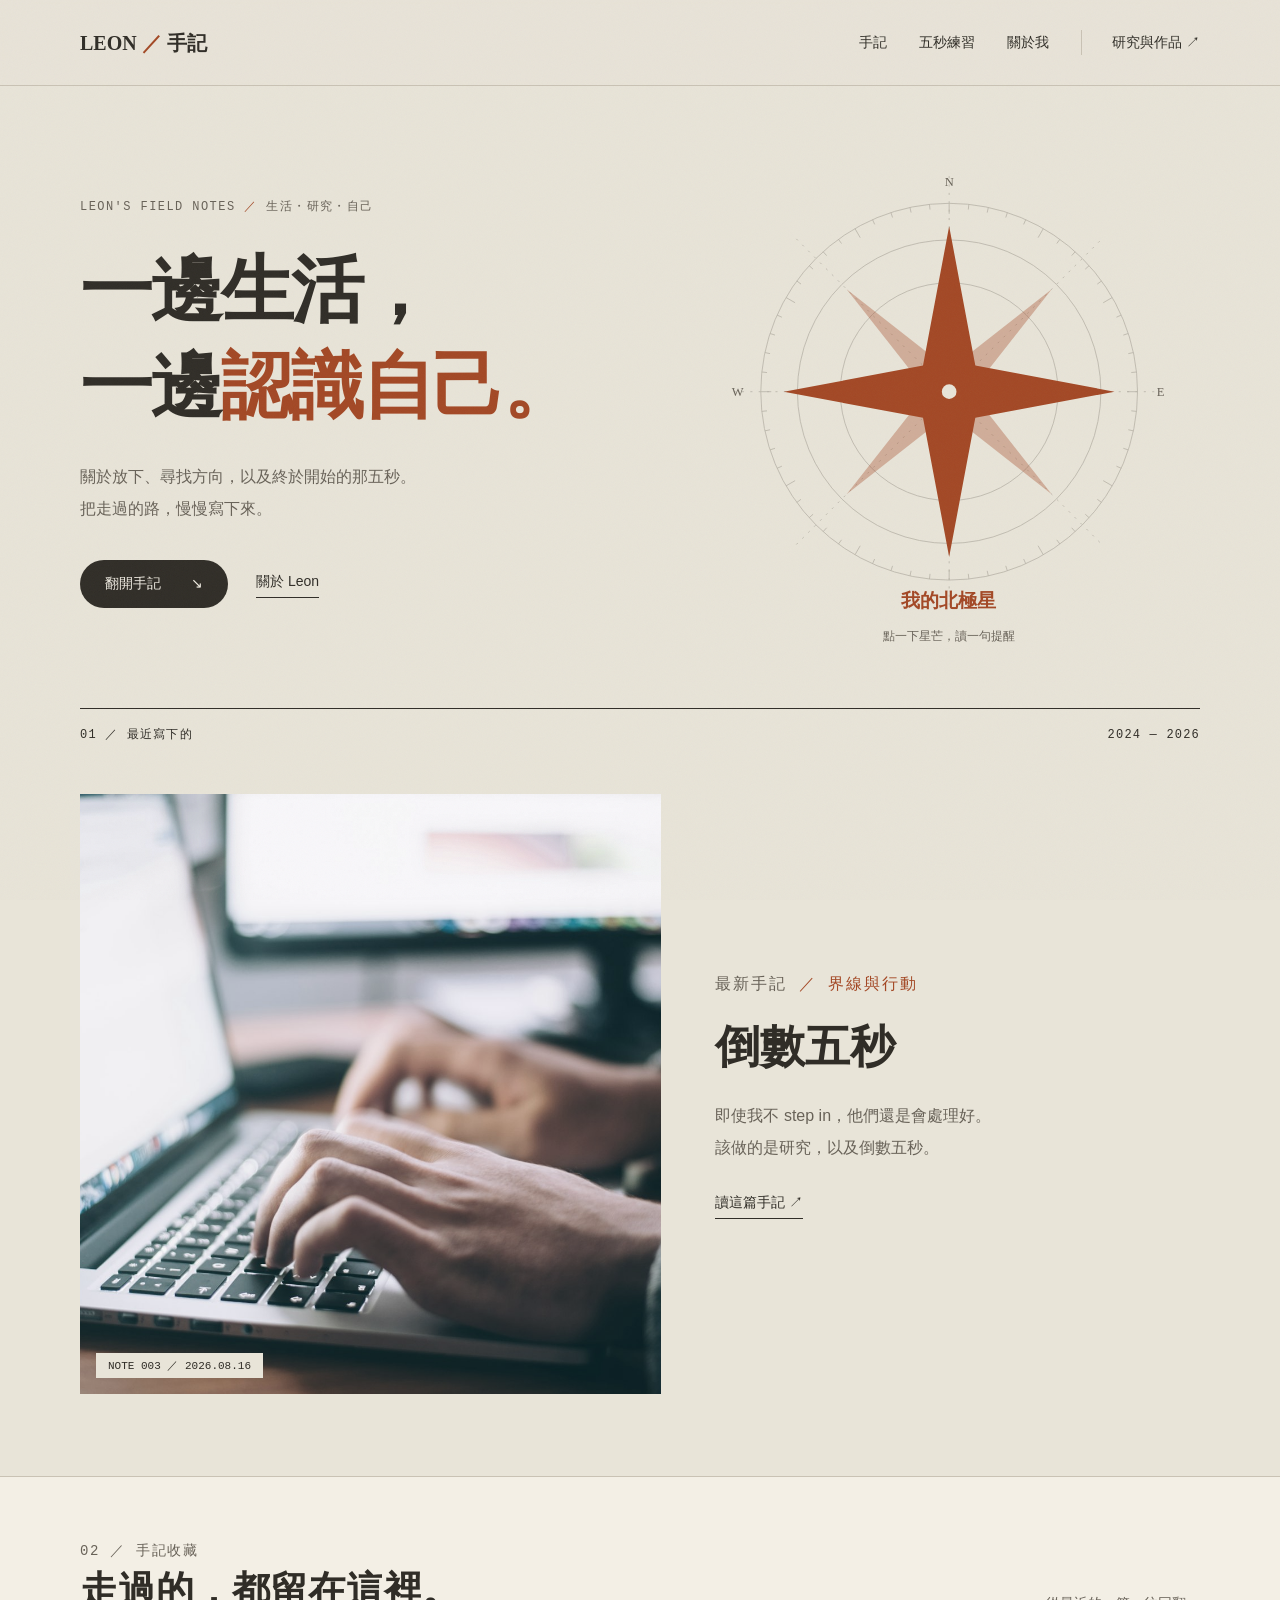
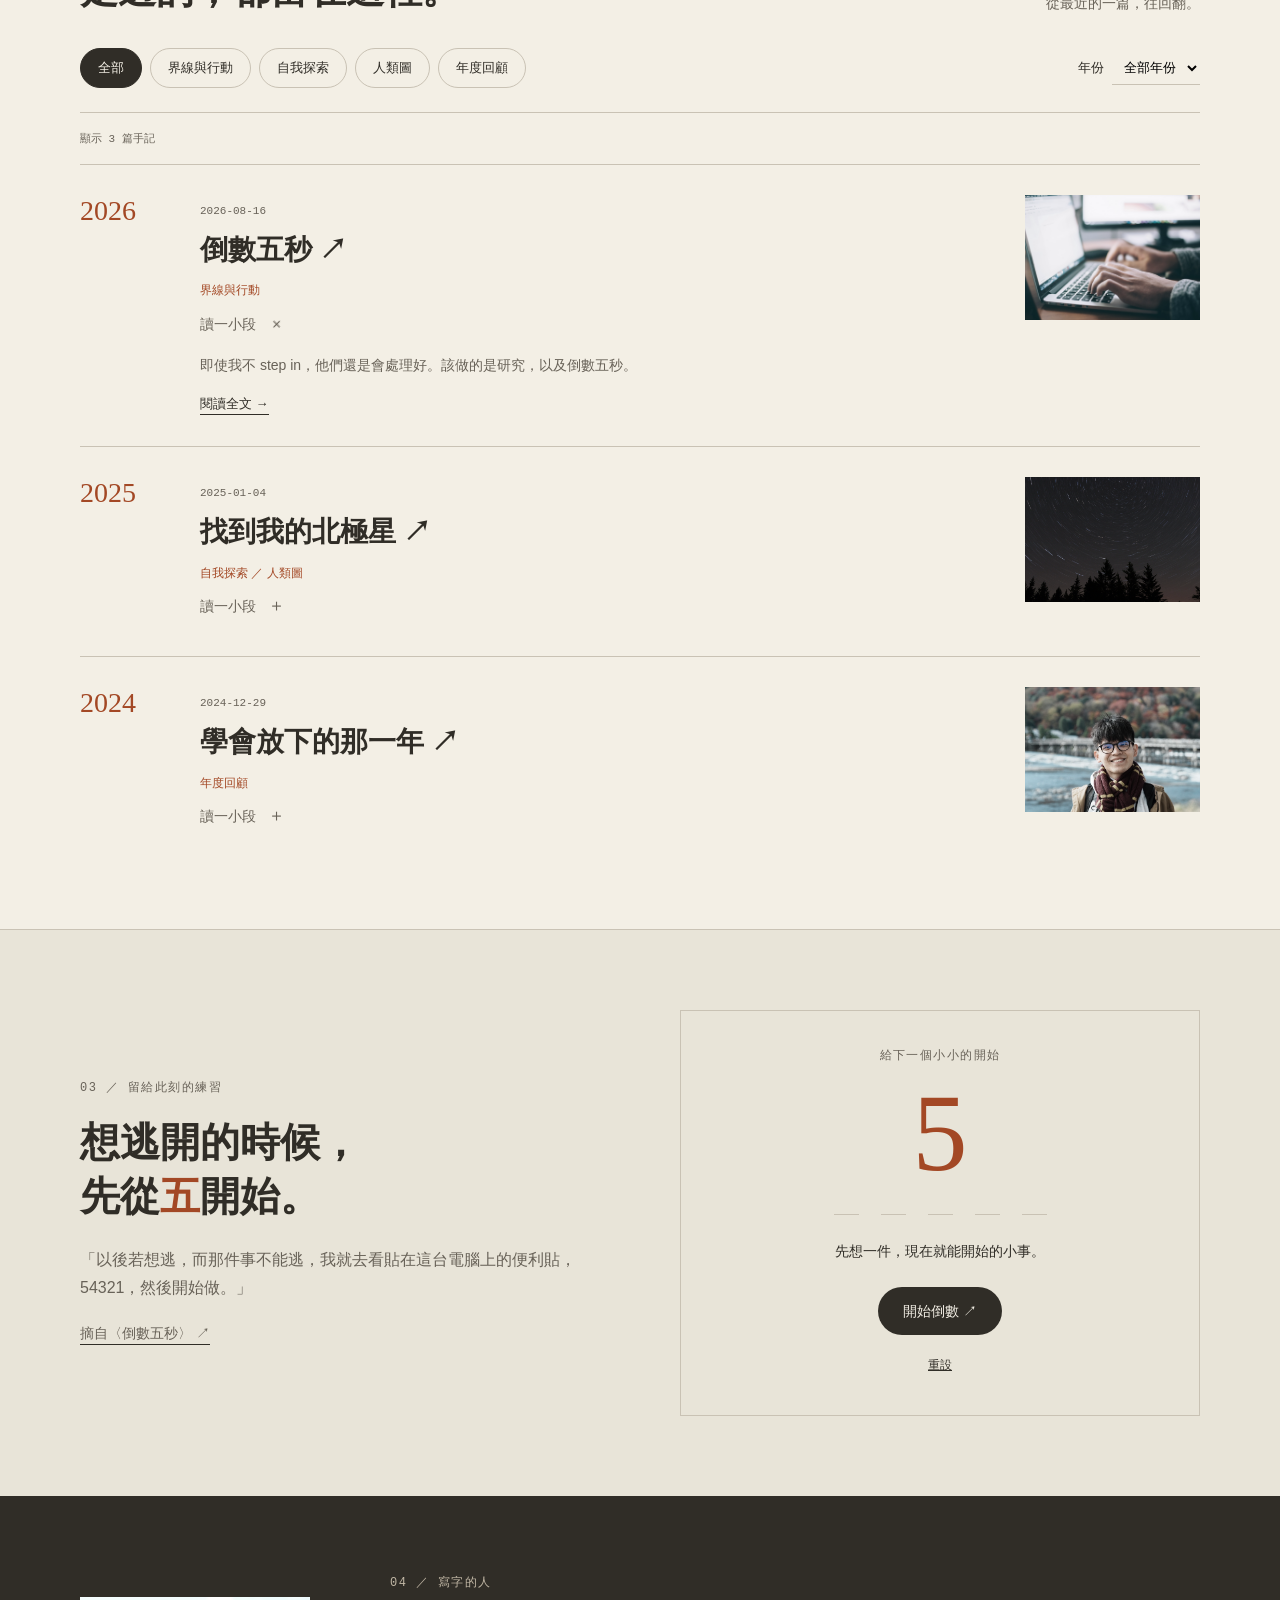
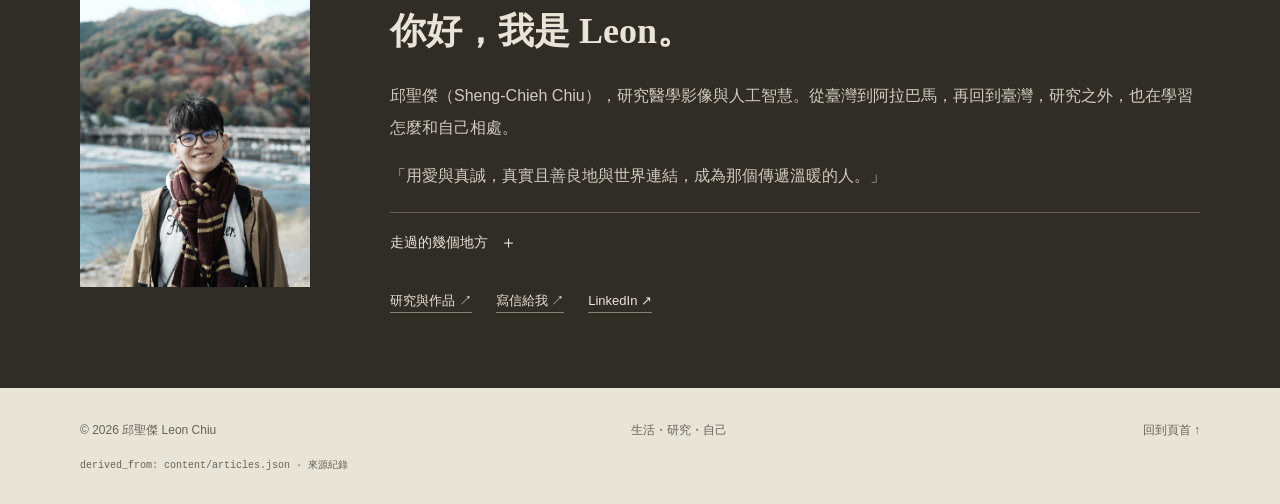
==== index.html @ e016419f "Build Chinese reflection site with preserved essays and interactive reading" ====
<!DOCTYPE html>
<html lang="zh-Hant"><head><meta charset="utf-8"><meta name="viewport" content="width=device-width,initial-scale=1">
<title>一邊生活，一邊認識自己｜Leon 的生活手記</title><meta name="description" content="Leon 的中文生活手記：關於放下、尋找方向，以及倒數五秒後的開始。">
<meta name="theme-color" content="#e8e4d8"><link rel="icon" type="image/svg+xml" href="data:image/svg+xml,%3Csvg xmlns='http://www.w3.org/2000/svg' viewBox='0 0 32 32'%3E%3Crect width='32' height='32' rx='7' fill='%23e8e4d8'/%3E%3Cpath d='M16 3L19 13L29 16L19 19L16 29L13 19L3 16L13 13Z' fill='%23a34825'/%3E%3C/svg%3E">
<style>/**
 * html_motion_primitives.css — SSOT for shared motion / layout language
 *
 * Agent MUST copy this block INLINE into each self-contained HTML shell.
 * Do NOT <link> at runtime (no external CSS; shells stay offline-safe).
 *
 * Theme palettes live in each shell's :root (research = dark blue; career = Morandi).
 * Variable NAMES below are required by html-interactivity-spec.mdc.
 */

/* ── Required keyframes (spec) ── */
@keyframes fadeUp { from { opacity: 0; transform: translateY(14px); } to { opacity: 1; transform: translateY(0); } }
@keyframes pulse  { 0%, 100% { opacity: 1; } 50% { opacity: .55; } }
@keyframes barGrow { from { width: 0; } to { width: var(--w); } }
@keyframes flowLine { 0% { background-position: 0% 50%; } 100% { background-position: 200% 50%; } }

/* ── Extended motion (Morandi ↔ Research shared) ── */
@keyframes float { 0%, 100% { transform: translateY(0) rotate(0); } 50% { transform: translateY(-12px) rotate(2deg); } }
@keyframes floatSlow { 0%, 100% { transform: translate(0, 0); } 50% { transform: translate(8px, -10px); } }
@keyframes blink { 0%, 100% { opacity: 1; } 50% { opacity: 0; } }
@keyframes drawRing { from { stroke-dashoffset: var(--circ); } to { stroke-dashoffset: var(--offset); } }
@keyframes needleIn { from { transform: rotate(-120deg); } to { transform: rotate(var(--needle)); } }
@keyframes softGlow { 0%, 100% { opacity: .35; } 50% { opacity: .65; } }
@keyframes slideIn { from { opacity: 0; transform: translateX(16px); } to { opacity: 1; transform: translateX(0); } }
@keyframes scaleIn { from { opacity: 0; transform: scale(.94); } to { opacity: 1; transform: scale(1); } }

@media (prefers-reduced-motion: reduce) {
  *, *::before, *::after {
    animation-duration: .01ms !important;
    transition-duration: .01ms !important;
  }
}

/* ── Grain overlay ── */
body.with-grain::before {
  content: "";
  position: fixed;
  inset: 0;
  pointer-events: none;
  z-index: 9999;
  opacity: .04;
  background-image: url("data:image/svg+xml,%3Csvg viewBox='0 0 256 256' xmlns='http://www.w3.org/2000/svg'%3E%3Cfilter id='n'%3E%3CfeTurbulence type='fractalNoise' baseFrequency='0.85' numOctaves='4' stitchTiles='stitch'/%3E%3C/filter%3E%3Crect width='100%25' height='100%25' filter='url(%23n)'/%3E%3C/svg%3E");
  background-size: 180px;
}

/* ── Reveal on scroll ── */
.reveal {
  opacity: 0;
  transform: translateY(18px);
  transition: opacity .7s ease, transform .7s ease;
}
.reveal.in { opacity: 1; transform: none; }

/* ── Sticky top nav (blur pills) ── */
.top-nav {
  position: sticky;
  top: 0;
  z-index: 100;
  background: color-mix(in srgb, var(--bg) 82%, transparent);
  backdrop-filter: blur(16px);
  -webkit-backdrop-filter: blur(16px);
  border-bottom: 1px solid var(--border);
  padding: .5rem 1rem;
  display: flex;
  align-items: center;
  gap: .35rem;
  overflow-x: auto;
  scrollbar-width: none;
}
.top-nav::-webkit-scrollbar { display: none; }
.nav-pill {
  flex-shrink: 0;
  padding: .32rem .7rem;
  border-radius: 999px;
  font-size: .78rem;
  font-weight: 500;
  border: 1px solid transparent;
  background: transparent;
  color: var(--muted);
  cursor: pointer;
  transition: all .35s cubic-bezier(.4, 0, .2, 1);
  white-space: nowrap;
  text-decoration: none;
}
.nav-pill:hover,
.nav-pill:focus-visible {
  color: var(--accent);
  background: color-mix(in srgb, var(--accent) 14%, transparent);
}
.nav-pill.active {
  background: var(--accent);
  color: #fff;
  border-color: var(--accent);
}
.dark-toggle {
  margin-left: auto;
  flex-shrink: 0;
  width: 34px;
  height: 34px;
  border-radius: 50%;
  border: 1px solid var(--border);
  background: var(--surface);
  cursor: pointer;
  display: flex;
  align-items: center;
  justify-content: center;
  font-size: 1rem;
  transition: all .35s cubic-bezier(.4, 0, .2, 1);
  color: var(--text);
}
.dark-toggle:hover {
  border-color: var(--accent);
  background: color-mix(in srgb, var(--accent) 14%, transparent);
}

/* ── Hero blobs / geometry ── */
.hero-bg { position: absolute; inset: 0; overflow: hidden; pointer-events: none; }
.blob {
  position: absolute;
  border-radius: 50%;
  filter: blur(40px);
  opacity: .4;
  animation: floatSlow 14s ease-in-out infinite;
}
.blob-1 { width: 380px; height: 380px; background: var(--accent); top: -10%; left: -8%; }
.blob-2 { width: 280px; height: 280px; background: var(--muted); bottom: 0; right: -6%; opacity: .2; animation-delay: -4s; }
.blob-3 { width: 180px; height: 180px; background: var(--accent); top: 42%; left: 58%; opacity: .22; animation-delay: -7s; }
.geo {
  position: absolute;
  border: 1px solid color-mix(in srgb, var(--accent) 35%, transparent);
  animation: float 10s ease-in-out infinite;
}
.geo-r { width: 72px; height: 72px; border-radius: 50%; top: 16%; right: 12%; }
.geo-s { width: 48px; height: 48px; top: 58%; left: 10%; transform: rotate(45deg); animation-delay: -3s; }
.geo-l {
  width: 110px; height: 2px; top: 26%; left: 16%; border: none;
  background: linear-gradient(90deg, transparent, var(--accent), transparent);
  opacity: .5;
}

/* ── Cards / quote / callout / section chip ── */
.card-lift {
  transition: transform .35s cubic-bezier(.4, 0, .2, 1), box-shadow .35s, border-color .35s;
}
.card-lift:hover {
  transform: translateY(-2px);
  border-color: color-mix(in srgb, var(--accent) 40%, var(--border));
}
.section-title .num,
.chip-num {
  font-size: .72rem;
  font-weight: 600;
  letter-spacing: .12em;
  color: var(--accent);
  background: color-mix(in srgb, var(--accent) 14%, transparent);
  padding: .2rem .5rem;
  border-radius: 6px;
}
.quote-block {
  font-size: 1.05rem;
  font-weight: 500;
  line-height: 1.65;
  padding: 1.25rem 1.5rem;
  border: 1px solid var(--border);
  border-radius: 14px;
  background: linear-gradient(135deg, var(--surface), color-mix(in srgb, var(--accent) 10%, transparent));
  position: relative;
  overflow: hidden;
}
.quote-block::before {
  content: "“";
  position: absolute;
  top: -.2rem;
  left: .6rem;
  font-size: 4rem;
  color: var(--accent);
  opacity: .35;
  font-family: Georgia, serif;
  line-height: 1;
}
.callout-accent {
  border-left: 3px solid var(--accent);
  background: color-mix(in srgb, var(--accent) 12%, transparent);
  padding: 1rem 1.15rem;
  border-radius: 0 14px 14px 0;
  margin: 1rem 0;
  font-size: .9rem;
}

/* ── Progress ring + eval bars ── */
.progress-ring { width: 56px; height: 56px; }
.progress-ring-bg { fill: none; stroke: var(--border); stroke-width: 5; }
.progress-ring-fill {
  fill: none;
  stroke: var(--accent);
  stroke-width: 5;
  stroke-linecap: round;
  transition: stroke-dashoffset .45s;
}
.bar { height: 6px; background: color-mix(in srgb, var(--bg) 80%, var(--border)); border-radius: 4px; overflow: hidden; }
.bar-fill {
  height: 100%;
  border-radius: 4px;
  background: linear-gradient(90deg, var(--accent), color-mix(in srgb, var(--accent) 60%, #fff));
  width: 0;
  animation: barGrow 1.2s .3s forwards;
}

/* ── Shared init snippet (paste into <script>) ──
document.querySelectorAll('.reveal').forEach(el => {
  new IntersectionObserver(entries => {
    entries.forEach(e => { if (e.isIntersecting) e.target.classList.add('in'); });
  }, { threshold: .12 }).observe(el);
});
*/

:root{--bg:#e8e4d8;--surface:#f3efe5;--border:#c9c2b4;--text:#302d27;--muted:#686258;--accent:#a34825;--good:#49684e;--warn:#815d21;--bad:#973c31;--serif:"Songti TC","Noto Serif TC","PMingLiU",Georgia,serif;--sans:-apple-system,BlinkMacSystemFont,"SF Pro Text","PingFang TC",sans-serif;--mono:"SFMono-Regular",Consolas,monospace}
*{box-sizing:border-box}html{scroll-behavior:smooth;scroll-padding-top:100px}body{margin:0;background:var(--bg);color:var(--text);font:16px/1.8 var(--sans)}button,input,select{font:inherit}button,a{ -webkit-tap-highlight-color:transparent}a{color:inherit;text-decoration:none}button{cursor:pointer;color:inherit}button:disabled{cursor:default}button:focus-visible,a:focus-visible,summary:focus-visible,select:focus-visible{outline:3px solid var(--accent);outline-offset:5px}img{max-width:100%;display:block}h1,h2,h3,p,figure{margin:0}h1,h2,h3{font-family:var(--serif);font-weight:700;line-height:1.35}p+p{margin-top:1em}button{border:0;background:none}[hidden]{display:none!important}.wrap{width:min(1120px,calc(100% - 96px));margin:auto}.mono,.eyebrow{font-family:var(--mono);font-size:12px;letter-spacing:.12em}.eyebrow{color:var(--muted)}.accent{color:var(--accent)}.skip{position:fixed;top:-70px;left:12px;z-index:1000;background:var(--text);color:var(--bg);padding:12px}.skip:focus{top:8px}.site-nav{position:sticky;top:0;z-index:40;background:#e8e4d8ed;backdrop-filter:blur(14px);border-bottom:1px solid var(--border)}.nav-inner{display:flex;align-items:center;justify-content:space-between;min-height:85px;gap:20px}.brand{font-family:Georgia,var(--serif);font-weight:700;font-size:20px;white-space:nowrap}.brand em{font-style:normal;color:var(--accent)}.nav-links{display:flex;align-items:center;gap:32px;font-size:14px}.nav-links a:hover{color:var(--accent)}.nav-links .external{border-left:1px solid var(--border);padding-left:30px}.hero{display:grid;grid-template-columns:1.15fr 1fr;gap:40px;align-items:center;min-height:590px;padding:65px 0 55px}.hero h1{font-size:clamp(50px,5.7vw,78px);letter-spacing:-.035em;line-height:1.32;margin:25px 0}.hero .intro{color:var(--muted);max-width:420px;line-height:2}.hero-actions{display:flex;align-items:center;gap:28px;margin-top:35px}.button{display:inline-flex;align-items:center;justify-content:center;gap:30px;min-height:48px;padding:10px 25px;border-radius:30px;background:var(--text);color:var(--surface);font-size:14px;transition:background .2s,transform .2s}.button:hover{background:var(--accent);transform:translateY(-2px)}.text-link{border-bottom:1px solid var(--text);padding-bottom:3px;font-size:14px}.compass-art{position:relative;display:grid;place-items:center;aspect-ratio:1}.compass-art svg{width:100%;height:auto;overflow:visible}.compass-art .rings{stroke:var(--muted);stroke-width:.75;opacity:.38;fill:none}.compass-art .star{fill:var(--accent);transform-origin:240px 240px;transition:transform 1s ease}.compass-art:hover .star{transform:rotate(12deg)}.compass-center{position:absolute;inset:24%;border-radius:50%;background:none;font:12px var(--mono);color:transparent}.compass-center:focus-visible{outline-offset:20px}.compass-caption{position:absolute;bottom:6px;text-align:center;font-size:12px;color:var(--muted)}.compass-caption strong{display:block;color:var(--accent);font-family:var(--serif);font-size:19px;margin-bottom:8px}.compass-art.is-open .star{transform:rotate(45deg)}.compass-art.is-open .compass-caption{max-width:350px}.section-rule{display:flex;justify-content:space-between;align-items:center;border-top:1px solid var(--text);padding:17px 0;font:12px var(--mono);letter-spacing:.1em}.section{padding:62px 0}.section-heading{display:flex;justify-content:space-between;align-items:end;gap:20px;margin-bottom:32px}.section-heading h2{font-size:38px}.section-heading p{color:var(--muted);font-size:14px}.feature{display:grid;grid-template-columns:1.2fr 1fr;gap:54px;align-items:center;margin:22px 0 20px}.feature-image{overflow:hidden;position:relative}.feature-image img{width:100%;aspect-ratio:1.5;object-fit:cover;filter:saturate(.65);transition:transform .7s}.feature-image:hover img{transform:scale(1.025)}.photo-label{position:absolute;bottom:16px;left:16px;background:var(--bg);padding:5px 12px;font:11px var(--mono)}.feature h2{font-size:45px;margin:16px 0 22px}.feature p{color:var(--muted);font-size:16px;line-height:2}.feature .text-link{display:inline-block;margin-top:26px}.tag{color:var(--accent);font-size:12px}.archive{background:var(--surface);border-top:1px solid var(--border);border-bottom:1px solid var(--border)}.filter-bar{display:flex;justify-content:space-between;align-items:center;flex-wrap:wrap;gap:16px;padding:0 0 24px;border-bottom:1px solid var(--border)}.pills{display:flex;flex-wrap:wrap;gap:8px}.pill{border:1px solid var(--border);border-radius:24px;padding:7px 17px;font-size:13px;min-height:40px;transition:background .2s}.pill.active{background:var(--text);color:var(--surface);border-color:var(--text)}.pill:hover{border-color:var(--accent)}.year-filter{font-size:13px}.year-filter select{background:transparent;border:0;border-bottom:1px solid var(--border);margin-left:8px;padding:8px}.result-count{font:11px var(--mono);color:var(--muted);padding:18px 0}.note-row{display:grid;grid-template-columns:94px 1fr 175px;gap:26px;align-items:start;border-top:1px solid var(--border);padding:30px 0;transition:transform .25s,border-color .25s}.note-row:hover{transform:translateY(-2px);border-color:var(--accent)}.note-year{font:28px Georgia,serif;color:var(--accent)}.note-copy h3{font-size:28px;margin:7px 0}.note-copy h3 a:hover{color:var(--accent)}.note-row img{width:175px;height:125px;object-fit:cover;filter:saturate(.65)}.note-copy time{font:11px var(--mono);color:var(--muted)}details{font-size:14px}summary{cursor:pointer;list-style:none;display:flex;align-items:center;gap:12px;min-height:40px;color:var(--muted)}summary::-webkit-details-marker{display:none}summary::after{content:'＋';font-size:17px;transition:transform .2s}details[open]>summary::after{transform:rotate(45deg)}details p{color:var(--muted);padding:8px 0 12px;line-height:1.9}details .text-link{font-size:13px}.practice{display:grid;grid-template-columns:1fr 1fr;gap:80px;align-items:center;padding:80px 0}.practice h2{font-size:40px;margin:16px 0 22px}.practice p{color:var(--muted)}.countdown{border:1px solid var(--border);padding:35px;text-align:center;position:relative}.countdown .digit{font:110px/1.2 Georgia,serif;color:var(--accent)}.countdown .tick-line{display:flex;justify-content:center;gap:22px;margin:15px 0 24px}.tick-line i{height:1px;width:25px;background:var(--border)}.tick-line i.lit{background:var(--accent)}.countdown output{display:block;min-height:30px;font-size:14px;margin-bottom:18px}.countdown .reset-count{display:block;margin:15px auto 0;font-size:12px;text-decoration:underline;min-height:30px}.about{background:var(--text);color:var(--bg);padding:75px 0}.about-inner{display:grid;grid-template-columns:230px 1fr;gap:80px;align-items:center}.about img{width:230px;height:290px;object-fit:cover;filter:saturate(.65)}.about h2{font-size:36px;margin:12px 0 24px}.about p{color:#d0c9bd;line-height:2}.about .eyebrow{color:#c2b8a6}.about-links{display:flex;gap:24px;margin-top:26px;flex-wrap:wrap}.about-links a{border-bottom:1px solid #8c8170;font-size:13px}.about details{margin-top:20px;border-top:1px solid #635c50;padding-top:10px}.about summary{color:var(--bg)}.about details p{font-size:14px}.site-footer{padding:32px 0}.footer-inner{display:flex;justify-content:space-between;gap:25px;flex-wrap:wrap;font-size:12px;color:var(--muted)}.provenance{font:10px var(--mono);overflow-wrap:anywhere;margin-top:16px;color:var(--muted)}.reading-progress{position:fixed;top:0;left:0;height:3px;background:var(--accent);width:0;z-index:100}.article-header{padding:65px 0 40px;max-width:850px}.article-header h1{font-size:clamp(38px,4.6vw,62px);margin:20px 0 18px}.article-header .original-title{font:17px Georgia,serif;font-style:italic;color:var(--muted);margin-bottom:18px}.article-grid{display:grid;grid-template-columns:200px minmax(0,740px);gap:55px;justify-content:space-between;align-items:start;padding-bottom:65px}.article-sidebar{position:sticky;top:110px}.article-sidebar summary{font-size:12px;font-family:var(--mono)}.article-toc{display:grid;gap:12px;padding:15px 0;font-size:13px}.article-toc a{border-left:1px solid var(--border);padding-left:14px;color:var(--muted);line-height:1.6}.article-toc a:hover,.article-toc a.active{color:var(--accent);border-left:2px solid var(--accent)}.reading-tools{border-top:1px solid var(--border);margin-top:20px;padding-top:16px}.reading-tools .pills{margin-top:10px}.reading-tools .pill{font-size:12px;padding:5px 14px}.article-body{font-family:var(--sans);font-size:18px;line-height:2.15;overflow-wrap:anywhere}.article-body.large{font-size:21px}.article-body h2{font-size:29px;margin:55px 0 24px;scroll-margin-top:110px;line-height:1.6}.article-body p{margin:24px 0}.article-body figure{margin:30px 0}.article-body img{width:100%;max-height:610px;object-fit:contain;background:#ded8cc}.article-body .article-cover img{max-height:450px;object-fit:cover}.article-body figcaption{font-size:12px;line-height:1.9;color:var(--muted);margin-top:12px}.article-body blockquote{margin:36px 0;border-left:2px solid var(--accent);padding:12px 26px;font-family:var(--serif);font-size:24px;color:var(--accent);line-height:1.8}.compass-widget{padding:28px;border:1px solid var(--border);background:var(--surface);margin:30px 0}.compass-widget__label{font:12px var(--mono);color:var(--muted)}.compass-widget__quote{font-family:var(--serif);color:var(--accent);font-size:23px}.compass-widget__toggle{border-bottom:1px solid var(--text);padding:5px 0;font-size:13px}.compass-widget__note{font-size:15px}.article-bottom{border-top:1px solid var(--border);padding:32px 0;display:flex;justify-content:space-between;gap:25px;flex-wrap:wrap}.fade-in{animation:fadeUp .7s both}.empty{padding:25px 0;color:var(--muted)}
@media(max-width:900px){.wrap{width:calc(100% - 56px)}.hero{gap:10px;min-height:500px}.hero h1{font-size:clamp(38px,5vw,54px)}.compass-caption{bottom:-18px}.feature{gap:30px}.feature h2{font-size:36px}.practice{gap:35px}.article-grid{grid-template-columns:160px minmax(0,1fr);gap:30px}.about-inner{gap:45px}.nav-links{gap:20px}}
@media(max-width:620px){html{scroll-padding-top:100px}.wrap{width:calc(100% - 40px)}.nav-inner{min-height:76px;gap:8px}.brand{font-size:17px}.nav-links{gap:16px;font-size:12px}.nav-links .external{display:none}.hero{grid-template-columns:1fr;padding:40px 0 30px;gap:25px}.hero h1{font-size:clamp(32px,10.4vw,51px)}.hero .intro{font-size:15px}.hero-actions{margin-top:26px}.compass-art{width:80%;max-width:340px;justify-self:center}.compass-caption{bottom:0}.compass-caption strong{font-size:17px}.hero .eyebrow{font-size:10px}.section{padding:38px 0}.section-heading{display:block}.section-heading h2{font-size:31px}.section-heading p{margin-top:10px}.section-rule{font-size:10px}.feature{grid-template-columns:1fr;gap:26px}.feature h2{font-size:35px;margin-top:12px}.feature .text-link{margin-top:18px}.note-row{grid-template-columns:1fr 85px;gap:14px;position:relative;padding-top:44px}.note-year{position:absolute;top:17px;left:0;font-size:17px}.note-row img{width:85px;height:90px}.note-copy h3{font-size:23px}.note-copy .tag{font-size:10px}.pill{padding:6px 13px}.practice{grid-template-columns:1fr;gap:30px;padding:45px 0}.practice h2{font-size:33px}.countdown{padding:24px}.about{padding:45px 0}.about-inner{grid-template-columns:1fr;gap:28px}.about img{width:140px;height:175px}.about h2{font-size:32px}.article-header{padding-top:36px}.article-header h1{font-size:38px}.article-grid{display:flex;flex-direction:column;gap:24px}.article-sidebar{position:static;width:100%;border-top:1px solid var(--border);border-bottom:1px solid var(--border);padding:12px 0}.article-toc{grid-template-columns:1fr 1fr}.reading-tools{display:flex;align-items:center;gap:15px;margin-top:8px;padding-top:10px}.reading-tools .pills{margin:0}.article-body{font-size:17px;line-height:2}.article-body blockquote{font-size:21px;padding:10px 18px}.article-body h2{font-size:25px;margin-top:40px}.article-body.large{font-size:20px}}
@media(prefers-reduced-motion:reduce){html{scroll-behavior:auto}*,*::before,*::after{animation:none!important;transition:none!important}.reveal{opacity:1;transform:none}}
@media print{.site-nav,.article-sidebar,.reading-progress,.article-bottom,.hero-actions,.countdown{display:none}body{background:white}.wrap{width:100%}.article-grid{display:block}.article-body{font-size:12pt}.article-body img{max-height:350px}.article-body h2{break-after:avoid}}
</style></head><body class="with-grain">
<a href="#main" class="skip">跳到主要內容</a>
<header class="site-nav"><nav class="wrap nav-inner" aria-label="主要導覽"><a class="brand" href="index.html">LEON <em>／</em> 手記</a><div class="nav-links"><a href="#notes">手記</a><a href="#practice">五秒練習</a><a href="#about">關於我</a><a class="external" href="https://neoleon.in/">研究與作品 ↗</a></div></nav></header>
<main id="main">
<div class="wrap">
<section class="hero fade-in" id="home">
  <div>
    <p class="eyebrow">LEON'S FIELD NOTES <span class="accent">／</span> 生活・研究・自己</p>
    <h1>一邊生活，<br>一邊<span class="accent">認識自己。</span></h1>
    <p class="intro">關於放下、尋找方向，以及終於開始的那五秒。<br>把走過的路，慢慢寫下來。</p>
    <div class="hero-actions"><a class="button" href="#notes">翻開手記 <span>↘</span></a><a class="text-link" href="#about">關於 Leon</a></div>
  </div>
  <div class="compass-art">
    <svg viewBox="0 0 480 480" aria-hidden="true">
      <g class="rings"><circle cx="240" cy="230" r="180"/><circle cx="240" cy="230" r="145"/><circle cx="240" cy="230" r="104"/><path d="M240 24V436M34 230H446M94 84L386 376M94 376L386 84" stroke-dasharray="2 6"/><path d="M240.00 60.00L240.00 50.00"/><path d="M258.29 55.96L258.82 50.99"/><path d="M276.38 58.82L277.42 53.93"/><path d="M294.08 63.57L295.62 58.81"/><path d="M311.18 70.13L313.21 65.56"/><path d="M325.00 82.78L330.00 74.12"/><path d="M342.86 88.42L345.80 84.38"/><path d="M357.10 99.95L360.44 96.23"/><path d="M370.05 112.90L373.77 109.56"/><path d="M381.58 127.14L385.62 124.20"/><path d="M387.22 145.00L395.88 140.00"/><path d="M399.87 158.82L404.44 156.79"/><path d="M406.43 175.92L411.19 174.38"/><path d="M411.18 193.62L416.07 192.58"/><path d="M414.04 211.71L419.01 211.18"/><path d="M410.00 230.00L420.00 230.00"/><path d="M414.04 248.29L419.01 248.82"/><path d="M411.18 266.38L416.07 267.42"/><path d="M406.43 284.08L411.19 285.62"/><path d="M399.87 301.18L404.44 303.21"/><path d="M387.22 315.00L395.88 320.00"/><path d="M381.58 332.86L385.62 335.80"/><path d="M370.05 347.10L373.77 350.44"/><path d="M357.10 360.05L360.44 363.77"/><path d="M342.86 371.58L345.80 375.62"/><path d="M325.00 377.22L330.00 385.88"/><path d="M311.18 389.87L313.21 394.44"/><path d="M294.08 396.43L295.62 401.19"/><path d="M276.38 401.18L277.42 406.07"/><path d="M258.29 404.04L258.82 409.01"/><path d="M240.00 400.00L240.00 410.00"/><path d="M221.71 404.04L221.18 409.01"/><path d="M203.62 401.18L202.58 406.07"/><path d="M185.92 396.43L184.38 401.19"/><path d="M168.82 389.87L166.79 394.44"/><path d="M155.00 377.22L150.00 385.88"/><path d="M137.14 371.58L134.20 375.62"/><path d="M122.90 360.05L119.56 363.77"/><path d="M109.95 347.10L106.23 350.44"/><path d="M98.42 332.86L94.38 335.80"/><path d="M92.78 315.00L84.12 320.00"/><path d="M80.13 301.18L75.56 303.21"/><path d="M73.57 284.08L68.81 285.62"/><path d="M68.82 266.38L63.93 267.42"/><path d="M65.96 248.29L60.99 248.82"/><path d="M70.00 230.00L60.00 230.00"/><path d="M65.96 211.71L60.99 211.18"/><path d="M68.82 193.62L63.93 192.58"/><path d="M73.57 175.92L68.81 174.38"/><path d="M80.13 158.82L75.56 156.79"/><path d="M92.78 145.00L84.12 140.00"/><path d="M98.42 127.14L94.38 124.20"/><path d="M109.95 112.90L106.23 109.56"/><path d="M122.90 99.95L119.56 96.23"/><path d="M137.14 88.42L134.20 84.38"/><path d="M155.00 82.78L150.00 74.12"/><path d="M168.82 70.13L166.79 65.56"/><path d="M185.92 63.57L184.38 58.81"/><path d="M203.62 58.82L202.58 53.93"/><path d="M221.71 55.96L221.18 50.99"/></g>
      <g fill="#686258" font-family="Georgia,serif" font-size="12" text-anchor="middle"><text x="240" y="33">N</text><text x="442" y="234">E</text><text x="38" y="234">W</text></g>
      <g class="star"><path d="M240 72L265 205L398 230L265 255L240 388L215 255L82 230L215 205Z"/><path d="M142 132L240 209L338 132L261 230L338 328L240 251L142 328L219 230Z" opacity=".35"/></g>
      <circle cx="240" cy="230" r="7" fill="#e8e4d8"/>
    </svg>
    <button class="compass-center" aria-label="讀我的北極星提醒" aria-expanded="false" aria-controls="compass-caption">讀我的北極星提醒</button>
    <div class="compass-caption" id="compass-caption" aria-live="polite"><strong>我的北極星</strong><span>點一下星芒，讀一句提醒</span></div>
  </div>
</section>
<div class="section-rule"><span>01 ／ 最近寫下的</span><span>2024 — 2026</span></div>
<section id="latest" class="section" style="padding-top:12px">
 <div class="feature">
  <a class="feature-image" href="countdown-from-five.html" aria-label="閱讀倒數五秒"><img src="assets/images/posts/countdown-keyboard.jpg" width="900" height="600" alt="筆電上開著一份空白文件"><span class="photo-label">NOTE 003 ／ 2026.08.16</span></a>
  <div><p class="eyebrow">最新手記 <span class="accent">／ 界線與行動</span></p><h2>倒數五秒</h2><p>即使我不 step in，他們還是會處理好。<br>該做的是研究，以及倒數五秒。</p><a class="text-link" href="countdown-from-five.html">讀這篇手記 ↗</a></div>
 </div>
</section>
</div>
<section class="archive section" id="notes"><div class="wrap">
 <div class="section-heading"><div><p class="eyebrow">02 ／ 手記收藏</p><h2>走過的，都留在這裡。</h2></div><p>從最近的一篇，往回翻。</p></div>
 <div class="filter-bar"><div class="pills" role="group" aria-label="依主題篩選"><button class="pill active" data-filter="all" aria-pressed="true">全部</button><button class="pill" data-filter="界線與行動" aria-pressed="false">界線與行動</button><button class="pill" data-filter="自我探索" aria-pressed="false">自我探索</button><button class="pill" data-filter="人類圖" aria-pressed="false">人類圖</button><button class="pill" data-filter="年度回顧" aria-pressed="false">年度回顧</button></div><label class="year-filter" for="year-filter">年份<select id="year-filter"><option value="all">全部年份</option><option>2026</option><option>2025</option><option>2024</option></select></label></div>
 <p class="result-count" id="result-count" role="status">顯示 3 篇手記</p>
 <div id="note-list"><article class="note-row" id="note-countdown-from-five" data-topics="界線與行動" data-year="2026"><span class="note-year">2026</span><div class="note-copy"><time datetime="2026-08-16">2026-08-16</time><h3><a href="countdown-from-five.html">倒數五秒 ↗</a></h3><span class="tag">界線與行動</span><details open><summary>讀一小段</summary><p>即使我不 step in，他們還是會處理好。該做的是研究，以及倒數五秒。</p><a class="text-link" href="countdown-from-five.html">閱讀全文 →</a></details></div><a href="countdown-from-five.html" aria-label="閱讀倒數五秒"><img src="assets/images/posts/countdown-keyboard.jpg" alt="倒數五秒的配圖" width="175" height="125" loading="lazy"></a></article>
<article class="note-row" id="note-finding-my-north-star" data-topics="自我探索|人類圖" data-year="2025"><span class="note-year">2025</span><div class="note-copy"><time datetime="2025-01-04">2025-01-04</time><h3><a href="finding-my-north-star.html">找到我的北極星 ↗</a></h3><span class="tag">自我探索 ／ 人類圖</span><details ><summary>讀一小段</summary><p>透過年度回顧工作坊與人類圖的探索，找到人生使命的那一刻。</p><a class="text-link" href="finding-my-north-star.html">閱讀全文 →</a></details></div><a href="finding-my-north-star.html" aria-label="閱讀找到我的北極星"><img src="assets/images/northstar.png" alt="找到我的北極星的配圖" width="175" height="125" loading="lazy"></a></article>
<article class="note-row" id="note-the-year-i-learned-to-let-go" data-topics="年度回顧" data-year="2024"><span class="note-year">2024</span><div class="note-copy"><time datetime="2024-12-29">2024-12-29</time><h3><a href="the-year-i-learned-to-let-go.html">學會放下的那一年 ↗</a></h3><span class="tag">年度回顧</span><details ><summary>讀一小段</summary><p>2024 年度回顧——學會放下掌控、接受不完美。</p><a class="text-link" href="the-year-i-learned-to-let-go.html">閱讀全文 →</a></details></div><a href="the-year-i-learned-to-let-go.html" aria-label="閱讀學會放下的那一年"><img src="assets/images/smilingme.jpeg" alt="學會放下的那一年的配圖" width="175" height="125" loading="lazy"></a></article></div><p id="empty" class="empty" hidden>這個年份還沒有此主題的手記，換個主題或年份看看。</p>
</div></section>
<div class="wrap"><section id="practice" class="practice">
 <div><p class="eyebrow">03 ／ 留給此刻的練習</p><h2>想逃開的時候，<br>先從<span class="accent">五</span>開始。</h2><p>「以後若想逃，而那件事不能逃，我就去看貼在這台電腦上的便利貼，54321，然後開始做。」</p><p><a class="text-link" href="countdown-from-five.html#sec-five">摘自〈倒數五秒〉 ↗</a></p></div>
 <div class="countdown"><p class="eyebrow">給下一個小小的開始</p><div class="digit" id="count-digit" aria-hidden="true">5</div><div class="tick-line" aria-hidden="true"><i></i><i></i><i></i><i></i><i></i></div><output id="count-status" aria-live="polite">先想一件，現在就能開始的小事。</output><button class="button" id="count-start">開始倒數 ↗</button><button class="reset-count" id="count-reset">重設</button></div>
</section></div>
<section id="about" class="about"><div class="wrap about-inner">
 <img src="assets/images/smilingme.jpeg" alt="Leon 的微笑照片" width="230" height="290" loading="lazy">
 <div><p class="eyebrow">04 ／ 寫字的人</p><h2>你好，我是 Leon。</h2><p>邱聖傑（Sheng-Chieh Chiu），研究醫學影像與人工智慧。從臺灣到阿拉巴馬，再回到臺灣，研究之外，也在學習怎麼和自己相處。</p><p>「用愛與真誠，真實且善良地與世界連結，成為那個傳遞溫暖的人。」</p>
 <details><summary>走過的幾個地方</summary><p>2016–2020｜國立成功大學，生物醫學工程學士。<br>2020–2025｜University of Alabama at Birmingham，生物醫學工程博士。<br>2026–至今｜國立陽明交通大學，博士後研究員。</p></details>
 <div class="about-links"><a href="https://neoleon.in/">研究與作品 ↗</a><a href="mailto:scchiu.phd@gmail.com">寫信給我 ↗</a><a href="https://linkedin.com/in/chocolatetoast-chiu">LinkedIn ↗</a></div>
 </div>
</div></section>
</main>

<footer class="site-footer"><div class="wrap"><div class="footer-inner"><span>© 2026 邱聖傑 Leon Chiu</span><span>生活・研究・自己</span><a href="#main">回到頁首 ↑</a></div><p class="provenance">derived_from: <a href="content/articles.json">content/articles.json</a> · <a href="content/provenance.json">來源紀錄</a></p></div></footer>
<script>'use strict';
function applyFilter() {
  const topic = document.querySelector('[data-filter].active')?.dataset.filter || 'all';
  const year = document.querySelector('#year-filter')?.value || 'all';
  let count = 0;
  document.querySelectorAll('[data-topics]').forEach(row => {
    row.hidden = !((topic === 'all' || row.dataset.topics.split('|').includes(topic)) && (year === 'all' || row.dataset.year === year));
    if (!row.hidden) count++;
  });
  const status = document.querySelector('#result-count');
  if (status) status.textContent = `顯示 ${count} 篇手記`;
  const empty = document.querySelector('#empty');
  if (empty) empty.hidden = count !== 0;
}
document.querySelectorAll('[data-filter]').forEach(button => button.addEventListener('click', () => {
  document.querySelectorAll('[data-filter]').forEach(item => {
    item.classList.toggle('active', item === button);
    item.setAttribute('aria-pressed', String(item === button));
  });
  applyFilter();
}));
document.querySelector('#year-filter')?.addEventListener('change', applyFilter);
function toggleCard(button) {
  const target = document.getElementById(button.getAttribute('aria-controls'));
  if (!target) return;
  const open = button.getAttribute('aria-expanded') !== 'true';
  button.setAttribute('aria-expanded', String(open));
  target.hidden = !open;
}
document.querySelectorAll('[data-disclosure]').forEach(button => button.addEventListener('click', () => toggleCard(button)));
const compass = document.querySelector('.compass-center');
compass?.addEventListener('click', () => {
  const open = compass.getAttribute('aria-expanded') !== 'true';
  compass.setAttribute('aria-expanded', String(open));
  compass.closest('.compass-art').classList.toggle('is-open', open);
  const caption = document.getElementById('compass-caption');
  caption.innerHTML = open ? '<strong>用愛與真誠，真實且善良地與世界連結。</strong><span>摘自〈找到我的北極星〉</span>' : '<strong>我的北極星</strong><span>點一下星芒，讀一句提醒</span>';
});
const countStart = document.querySelector('#count-start');
if (countStart) {
  const digit = document.querySelector('#count-digit');
  const output = document.querySelector('#count-status');
  const ticks = [...document.querySelectorAll('.tick-line i')];
  let timer = null;
  function reset() {
    clearInterval(timer); timer = null;
    digit.textContent = '5'; output.textContent = '先想一件，現在就能開始的小事。';
    countStart.disabled = false; countStart.textContent = '開始倒數 ↗';
    ticks.forEach(tick => tick.classList.remove('lit'));
  }
  countStart.addEventListener('click', () => {
    clearInterval(timer);
    const deadline = Date.now() + 5000;
    countStart.disabled = true; countStart.textContent = '倒數中';
    output.textContent = '把注意力，放回眼前這件事。';
    timer = setInterval(() => {
      const remaining = Math.max(0, Math.ceil((deadline - Date.now()) / 1000));
      digit.textContent = String(remaining);
      ticks.forEach((tick, index) => tick.classList.toggle('lit', index >= remaining));
      if (!remaining) {
        clearInterval(timer); timer = null;
        output.textContent = '現在，開始做。'; countStart.disabled = false; countStart.textContent = '再倒數一次 ↗';
      }
    }, 100);
    digit.textContent = '5'; ticks.forEach(tick => tick.classList.remove('lit'));
  });
  document.querySelector('#count-reset').addEventListener('click', reset);
}
function switchMetric(button) {
  document.querySelector('.article-body')?.classList.toggle('large', button.dataset.size === 'large');
  document.querySelectorAll('[data-size]').forEach(item => {
    item.classList.toggle('active', item === button);
    item.setAttribute('aria-pressed', String(item === button));
  });
}
document.querySelectorAll('[data-size]').forEach(button => button.addEventListener('click', () => switchMetric(button)));
const progress = document.querySelector('.reading-progress');
const article = document.querySelector('.article-body');
if (progress && article) {
  const update = () => {
    const start = article.offsetTop;
    const distance = article.offsetHeight - window.innerHeight;
    const fraction = distance <= 0 ? 1 : Math.max(0, Math.min(1, (window.scrollY - start) / distance));
    progress.style.width = `${fraction * 100}%`;
  };
  window.addEventListener('scroll', update, { passive: true });
  window.addEventListener('resize', update);
  window.addEventListener('load', update);
  update();
}
</script></body></html>
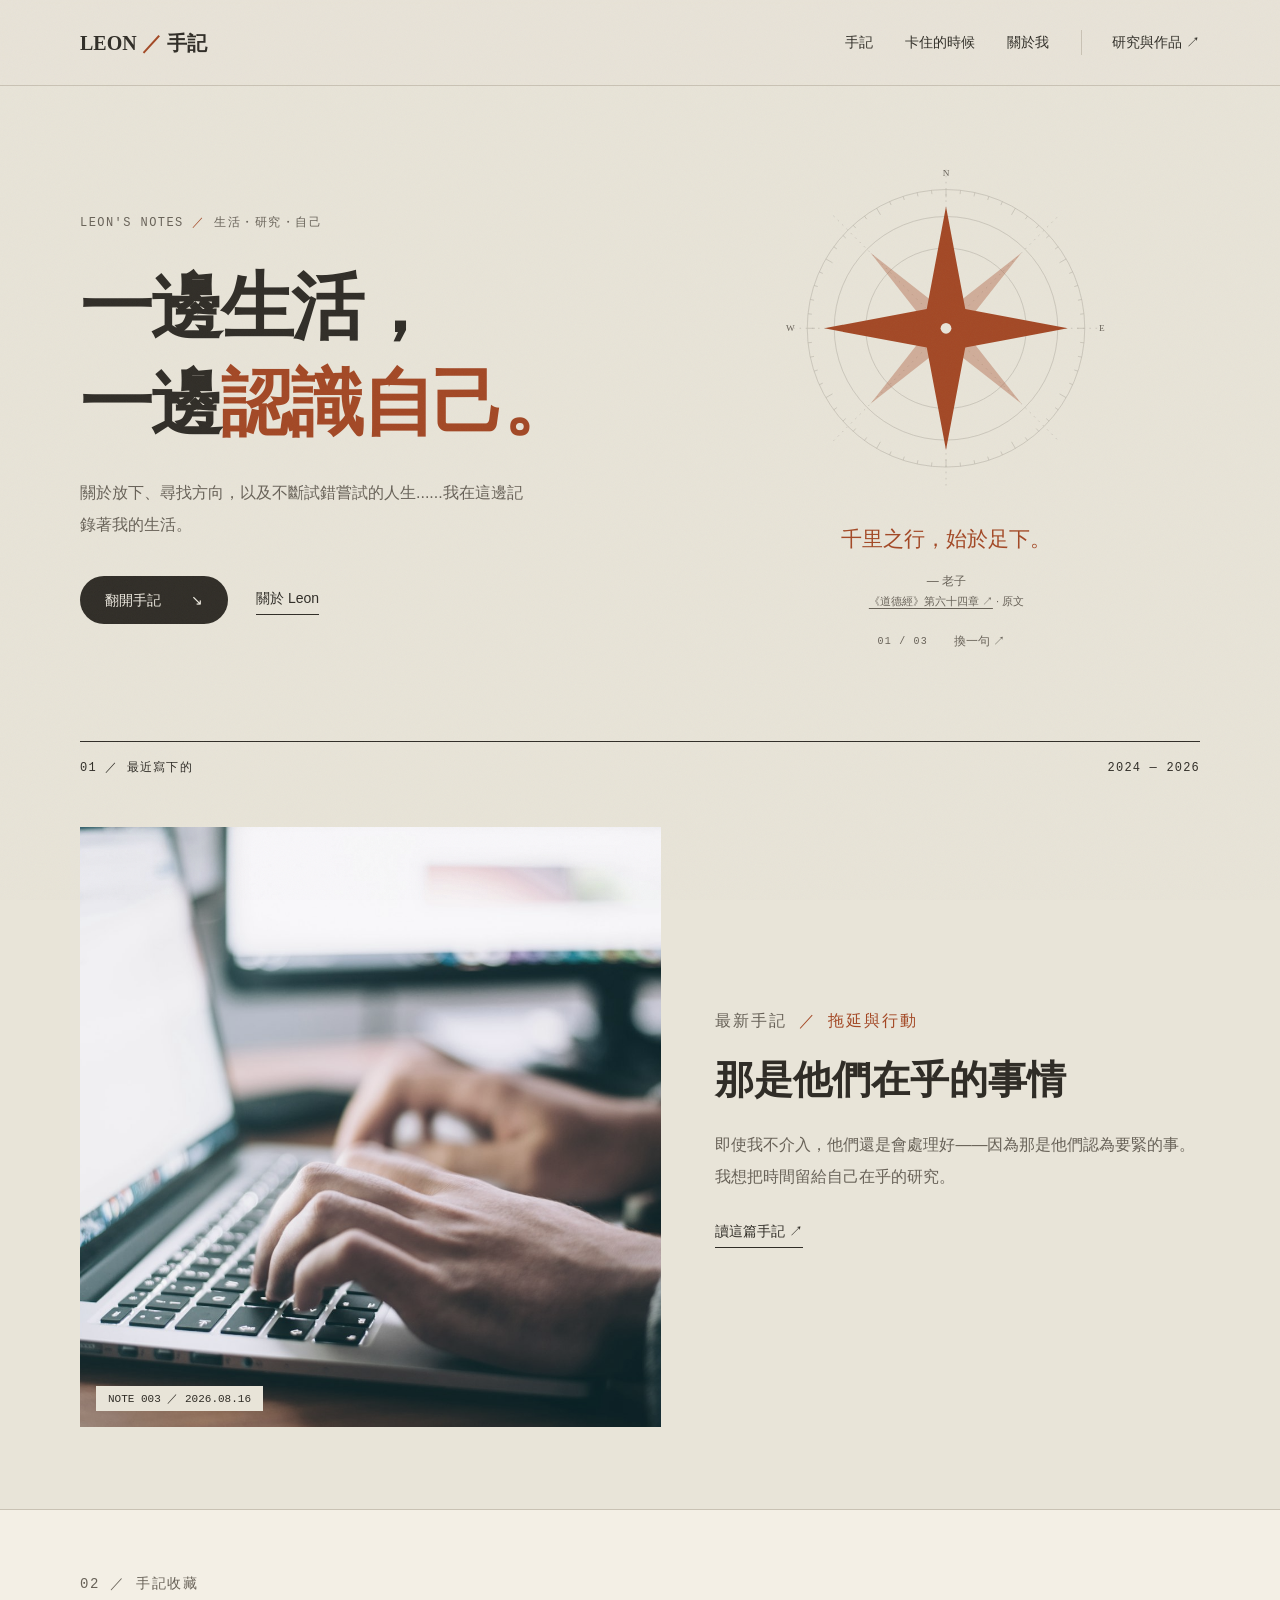
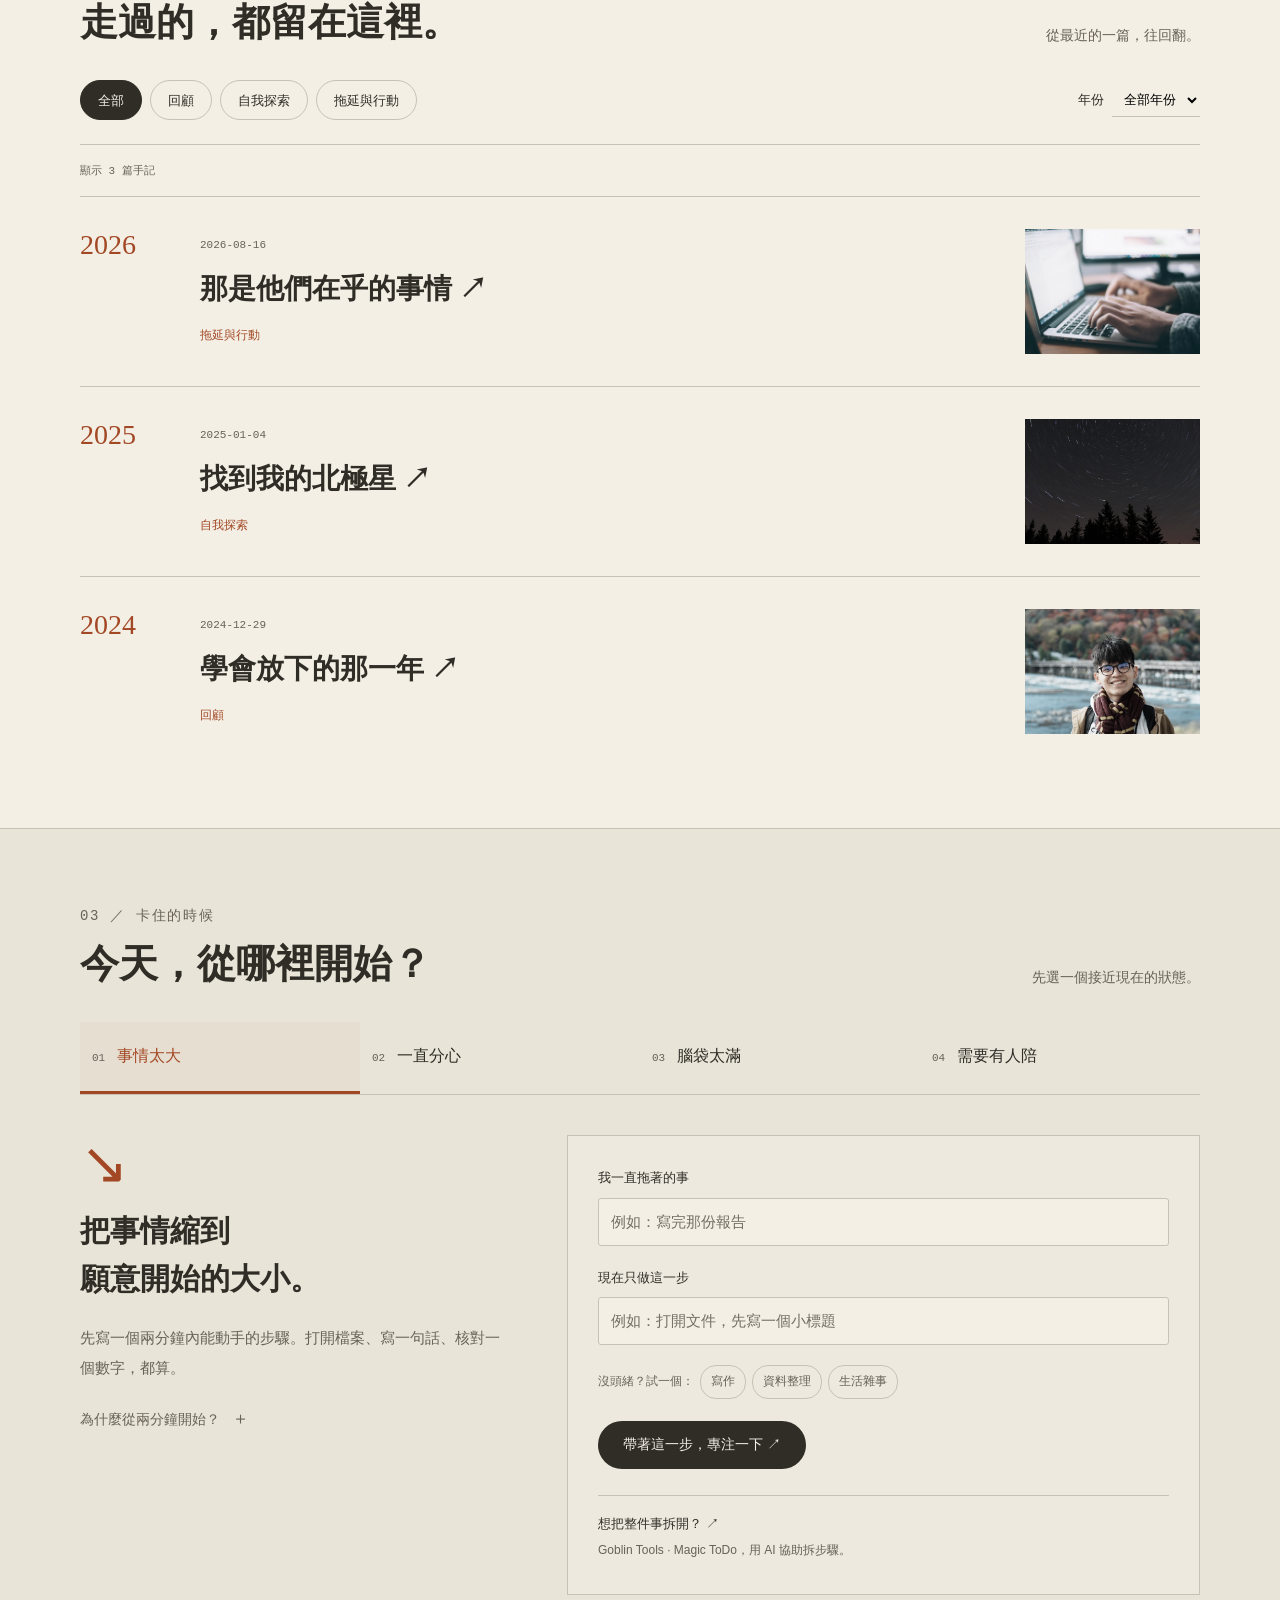
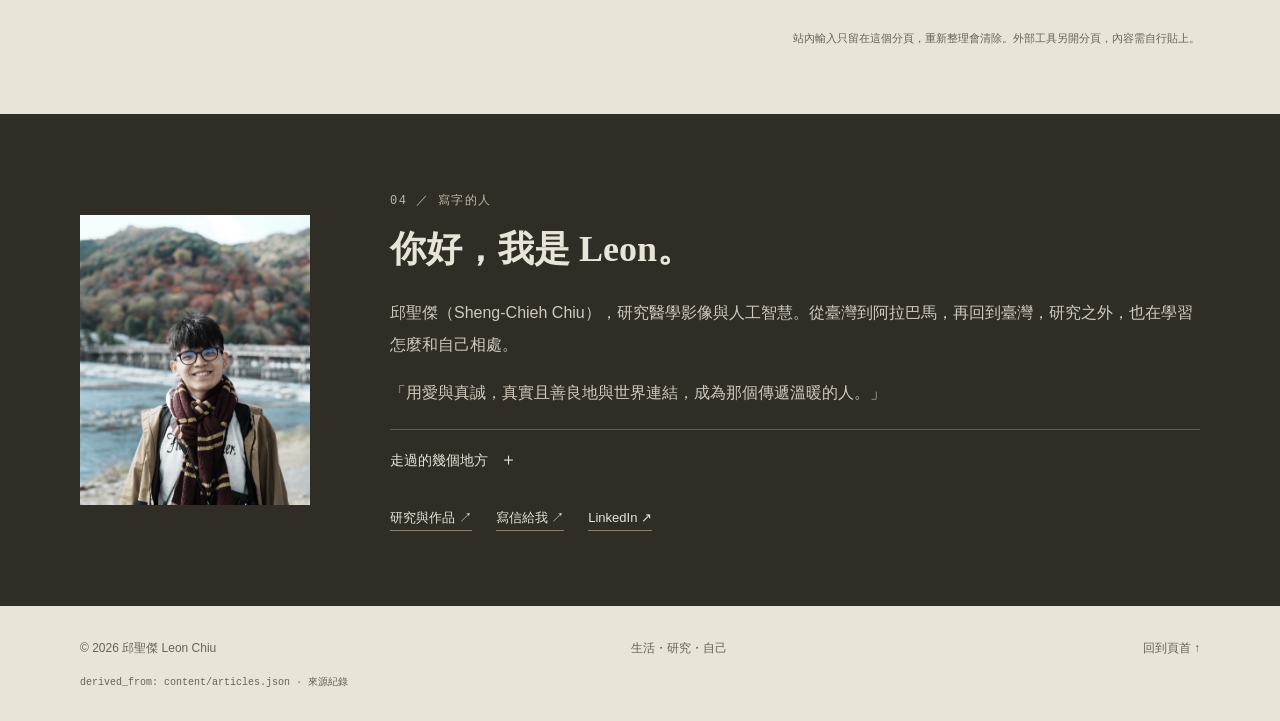
==== commit 7f9b2b9f: "Refine notes and add practical tools for getting unstuck" ====
--- a/index.html
+++ b/index.html
@@ -1,6 +1,6 @@
 <!DOCTYPE html>
 <html lang="zh-Hant"><head><meta charset="utf-8"><meta name="viewport" content="width=device-width,initial-scale=1">
-<title>一邊生活，一邊認識自己｜Leon 的生活手記</title><meta name="description" content="Leon 的中文生活手記：關於放下、尋找方向，以及倒數五秒後的開始。">
+<title>一邊生活，一邊認識自己｜Leon 的生活手記</title><meta name="description" content="關於放下、尋找方向，以及不斷試錯嘗試的人生......我在這邊記錄著我的生活。">
 <meta name="theme-color" content="#e8e4d8"><link rel="icon" type="image/svg+xml" href="data:image/svg+xml,%3Csvg xmlns='http://www.w3.org/2000/svg' viewBox='0 0 32 32'%3E%3Crect width='32' height='32' rx='7' fill='%23e8e4d8'/%3E%3Cpath d='M16 3L19 13L29 16L19 19L16 29L13 19L3 16L13 13Z' fill='%23a34825'/%3E%3C/svg%3E">
 <style>/**
  * html_motion_primitives.css — SSOT for shared motion / layout language
@@ -224,16 +224,25 @@
 @media(max-width:620px){html{scroll-padding-top:100px}.wrap{width:calc(100% - 40px)}.nav-inner{min-height:76px;gap:8px}.brand{font-size:17px}.nav-links{gap:16px;font-size:12px}.nav-links .external{display:none}.hero{grid-template-columns:1fr;padding:40px 0 30px;gap:25px}.hero h1{font-size:clamp(32px,10.4vw,51px)}.hero .intro{font-size:15px}.hero-actions{margin-top:26px}.compass-art{width:80%;max-width:340px;justify-self:center}.compass-caption{bottom:0}.compass-caption strong{font-size:17px}.hero .eyebrow{font-size:10px}.section{padding:38px 0}.section-heading{display:block}.section-heading h2{font-size:31px}.section-heading p{margin-top:10px}.section-rule{font-size:10px}.feature{grid-template-columns:1fr;gap:26px}.feature h2{font-size:35px;margin-top:12px}.feature .text-link{margin-top:18px}.note-row{grid-template-columns:1fr 85px;gap:14px;position:relative;padding-top:44px}.note-year{position:absolute;top:17px;left:0;font-size:17px}.note-row img{width:85px;height:90px}.note-copy h3{font-size:23px}.note-copy .tag{font-size:10px}.pill{padding:6px 13px}.practice{grid-template-columns:1fr;gap:30px;padding:45px 0}.practice h2{font-size:33px}.countdown{padding:24px}.about{padding:45px 0}.about-inner{grid-template-columns:1fr;gap:28px}.about img{width:140px;height:175px}.about h2{font-size:32px}.article-header{padding-top:36px}.article-header h1{font-size:38px}.article-grid{display:flex;flex-direction:column;gap:24px}.article-sidebar{position:static;width:100%;border-top:1px solid var(--border);border-bottom:1px solid var(--border);padding:12px 0}.article-toc{grid-template-columns:1fr 1fr}.reading-tools{display:flex;align-items:center;gap:15px;margin-top:8px;padding-top:10px}.reading-tools .pills{margin:0}.article-body{font-size:17px;line-height:2}.article-body blockquote{font-size:21px;padding:10px 18px}.article-body h2{font-size:25px;margin-top:40px}.article-body.large{font-size:20px}}
 @media(prefers-reduced-motion:reduce){html{scroll-behavior:auto}*,*::before,*::after{animation:none!important;transition:none!important}.reveal{opacity:1;transform:none}}
 @media print{.site-nav,.article-sidebar,.reading-progress,.article-bottom,.hero-actions,.countdown{display:none}body{background:white}.wrap{width:100%}.article-grid{display:block}.article-body{font-size:12pt}.article-body img{max-height:350px}.article-body h2{break-after:avoid}}
+
+/* Quotes sit below the compass in normal flow, including longer translations. */
+.hero{grid-template-columns:1.13fr 1fr;gap:40px;min-height:640px}.hero .intro{max-width:450px}.compass-art{display:flex;flex-direction:column;aspect-ratio:auto;align-self:center;width:100%}.compass-art svg{max-width:370px;margin:auto}.compass-art .star{transform-origin:240px 230px}.compass-center{inset:10% 24% 46%;color:transparent}.compass-caption{position:static;min-height:165px;max-width:420px;width:100%;text-align:center;align-self:center}.quote-card{margin:0;padding:0 10px}.quote-card blockquote{font:21px/1.8 var(--serif);color:var(--accent);margin:0 0 12px;text-wrap:pretty}.quote-card figcaption{font-size:12px;line-height:1.8;color:var(--muted)}.quote-card cite{display:block;font-size:11px;font-style:normal}.quote-card cite a{text-decoration:underline;text-underline-offset:3px}.quote-controls{display:flex;justify-content:center;align-items:center;gap:16px;margin-top:10px}.quote-controls button{min-height:40px;font-size:12px;padding:5px 10px;color:var(--muted)}.quote-controls button:hover{color:var(--accent)}.quote-controls .mono{font-size:10px}.feature h2{font-size:39px}.note-row{padding-top:32px;padding-bottom:32px}.note-copy h3{margin:12px 0}.productivity{padding-top:75px;padding-bottom:65px}.productivity .section-heading h2{font-size:39px;margin-top:8px}.tool-tabs{display:grid;grid-template-columns:repeat(4,minmax(0,1fr));border-bottom:1px solid var(--border);gap:0}.tool-tabs button{text-align:left;padding:20px 12px;border-bottom:3px solid transparent;font-size:16px;transition:color .2s,border-color .2s}.tool-tabs button span{font:11px var(--mono);margin-right:12px;color:var(--muted)}.tool-tabs button[aria-selected="true"]{border-bottom-color:var(--accent);color:var(--accent);background:#a3482509}.tool-tabs button:hover{color:var(--accent)}.tool-panel{display:grid;grid-template-columns:.8fr 1.2fr;gap:65px;padding:40px 0 20px;min-height:475px}.tool-symbol{font:58px/1 Georgia,serif;color:var(--accent);display:block;margin:0 0 14px}.tool-explain h3{font-size:30px;line-height:1.6;margin-bottom:20px}.tool-explain p{font-size:15px;color:var(--muted);line-height:2}.tool-explain details{margin-top:16px}.tool-workspace{padding:30px;border:1px solid var(--border);background:#f3efe580;min-width:0}.tool-workspace label{display:block;font-size:13px;margin:0 0 8px}.tool-workspace input,.tool-workspace textarea,.tool-workspace select{display:block;width:100%;max-width:100%;background:var(--surface);color:var(--text);border:1px solid var(--border);border-radius:3px;padding:11px 12px;font:15px/1.6 var(--sans)}.tool-workspace input{margin-bottom:20px}.tool-workspace textarea{resize:vertical;margin-bottom:18px;min-height:125px}.tool-workspace input:focus,.tool-workspace textarea:focus{outline:2px solid var(--accent);outline-offset:2px}.tool-workspace input::placeholder,.tool-workspace textarea::placeholder{color:#746e63}.step-examples{display:flex;flex-wrap:wrap;align-items:center;gap:6px;margin:0 0 22px;font-size:12px;color:var(--muted)}.step-examples button{padding:5px 10px;border:1px solid var(--border);border-radius:16px;min-height:34px;font-size:12px}.step-examples button:hover{border-color:var(--accent);color:var(--accent)}.tool-resource{display:block;border-top:1px solid var(--border);margin-top:26px;padding:16px 0 0;line-height:1.8}.tool-resource strong{font-size:13px;font-weight:500;color:var(--text);display:block}.tool-resource span{font-size:12px;color:var(--muted)}.tool-resource:hover strong{color:var(--accent)}.tool-status{font-size:13px;color:var(--muted);line-height:1.8;min-height:24px;margin-top:18px}.focus-layout{display:grid;grid-template-columns:145px 1fr;gap:25px;align-items:center;margin-top:28px}.focus-ring{--progress:0%;position:relative;width:145px;height:145px;display:flex;flex-direction:column;align-items:center;justify-content:center;background:conic-gradient(var(--accent) var(--progress),var(--border) 0);border-radius:50%}.focus-ring::before{content:'';position:absolute;inset:2px;border-radius:50%;background:var(--surface)}.focus-ring span,.focus-ring small{position:relative}.focus-ring span{font:35px var(--mono);letter-spacing:-.08em}.focus-ring small{font-size:10px;color:var(--muted);margin-top:8px}.focus-controls{display:flex;gap:10px;align-items:center;flex-wrap:wrap;margin-top:18px}.focus-controls .button{padding:8px 25px;min-height:42px}.text-button{font-size:12px;min-height:38px;text-decoration:underline;text-underline-offset:4px}.tool-workspace select{font-size:13px;padding:8px}.timer-return{display:block;padding:8px 14px;border-left:3px solid var(--accent);font:12px/1.7 var(--mono);margin-top:18px;text-align:left}.parking-list{margin:0;padding:0;list-style:none}.parking-list li{display:flex;gap:16px;justify-content:space-between;border-top:1px solid var(--border);padding:12px 0;align-items:baseline}.parking-list span{font-size:14px;overflow-wrap:anywhere;min-width:0}.parking-list button{white-space:nowrap;color:var(--accent);font-size:12px;min-height:36px}.buddy-message{font:19px/2 var(--serif);margin:18px 0 24px;color:var(--text);user-select:text}.tool-footnote{font-size:11px;color:var(--muted);text-align:right;margin-top:14px}.tool-workspace details{margin-top:18px;border-top:1px solid var(--border);padding-top:8px}
+@media(max-width:1000px){.hero{gap:24px}.tool-panel{gap:35px;grid-template-columns:.85fr 1.15fr}.tool-workspace{padding:24px}.focus-layout{grid-template-columns:1fr;gap:22px}.focus-ring{width:125px;height:125px}.tool-tabs button{padding:16px 8px;font-size:14px}.tool-tabs button span{margin-right:8px}.compass-caption{min-height:190px}.feature h2{font-size:34px}}
+@media(max-width:750px){.hero{min-height:580px}.compass-art svg{max-width:300px}.quote-card blockquote{font-size:19px}.tool-panel{grid-template-columns:1fr;gap:25px;padding-top:28px}.tool-explain h3 br{display:none}.tool-explain h3{font-size:29px;margin-bottom:12px}.tool-symbol{display:none}.tool-explain p{max-width:600px}.tool-workspace{padding:25px}.focus-layout{grid-template-columns:145px 1fr}.tool-footnote{text-align:left}.productivity{padding-top:50px;padding-bottom:45px}}
+@media(max-width:620px){.hero{grid-template-columns:1fr;padding-bottom:24px;gap:22px}.compass-art{width:100%;max-width:360px}.compass-art svg{max-width:290px}.compass-caption{min-height:170px}.compass-center{inset:8% 24% 43%}.quote-card blockquote{font-size:20px}.productivity .section-heading h2{font-size:31px}.tool-tabs{grid-template-columns:1fr 1fr;gap:3px}.tool-tabs button{padding:13px 8px}.tool-panel{min-height:0}.tool-workspace{padding:21px}.tool-explain h3{font-size:26px}.feature h2{font-size:32px}.note-row{padding-top:45px}.focus-layout{grid-template-columns:1fr;gap:22px}.focus-ring{width:145px;height:145px;margin:auto}.tool-workspace .button{max-width:100%;font-size:13px;padding:10px 20px}.buddy-message{font-size:18px}}
+@media(prefers-reduced-motion:reduce){.compass-art .star{transition:none!important}}
+
+.tool-status,.timer-announcement{overflow-wrap:anywhere}.timer-announcement{font-size:14px;color:var(--accent);margin:12px 0 0}.timer-announcement:empty{margin:0}.tool-workspace{overflow-wrap:anywhere}
 </style></head><body class="with-grain">
 <a href="#main" class="skip">跳到主要內容</a>
-<header class="site-nav"><nav class="wrap nav-inner" aria-label="主要導覽"><a class="brand" href="index.html">LEON <em>／</em> 手記</a><div class="nav-links"><a href="#notes">手記</a><a href="#practice">五秒練習</a><a href="#about">關於我</a><a class="external" href="https://neoleon.in/">研究與作品 ↗</a></div></nav></header>
+<header class="site-nav"><nav class="wrap nav-inner" aria-label="主要導覽"><a class="brand" href="index.html">LEON <em>／</em> 手記</a><div class="nav-links"><a href="#notes">手記</a><a href="#practice">卡住的時候</a><a href="#about">關於我</a><a class="external" href="https://neoleon.dev/">研究與作品 ↗</a></div></nav></header>
 <main id="main">
 <div class="wrap">
 <section class="hero fade-in" id="home">
   <div>
-    <p class="eyebrow">LEON'S FIELD NOTES <span class="accent">／</span> 生活・研究・自己</p>
+    <p class="eyebrow">LEON'S NOTES <span class="accent">／</span> 生活・研究・自己</p>
     <h1>一邊生活，<br>一邊<span class="accent">認識自己。</span></h1>
-    <p class="intro">關於放下、尋找方向，以及終於開始的那五秒。<br>把走過的路，慢慢寫下來。</p>
+    <p class="intro">關於放下、尋找方向，以及不斷試錯嘗試的人生......我在這邊記錄著我的生活。</p>
     <div class="hero-actions"><a class="button" href="#notes">翻開手記 <span>↘</span></a><a class="text-link" href="#about">關於 Leon</a></div>
   </div>
   <div class="compass-art">
@@ -243,35 +252,63 @@
       <g class="star"><path d="M240 72L265 205L398 230L265 255L240 388L215 255L82 230L215 205Z"/><path d="M142 132L240 209L338 132L261 230L338 328L240 251L142 328L219 230Z" opacity=".35"/></g>
       <circle cx="240" cy="230" r="7" fill="#e8e4d8"/>
     </svg>
-    <button class="compass-center" aria-label="讀我的北極星提醒" aria-expanded="false" aria-controls="compass-caption">讀我的北極星提醒</button>
-    <div class="compass-caption" id="compass-caption" aria-live="polite"><strong>我的北極星</strong><span>點一下星芒，讀一句提醒</span></div>
+    <button class="compass-center" aria-label="換一句北極星引言" aria-controls="quote-deck">換一句北極星引言</button>
+    <div class="compass-caption" id="quote-deck">
+      <div aria-live="polite" aria-atomic="true"><figure class="quote-card" data-quote ><blockquote>千里之行，始於足下。</blockquote><figcaption>— 老子<cite><a href="https://ctext.org/dao-de-jing/zh" target="_blank" rel="noopener noreferrer">《道德經》第六十四章 ↗</a> · 原文</cite></figcaption></figure><figure class="quote-card" data-quote hidden><blockquote>回首向來蕭瑟處，歸去、也無風雨也無晴。</blockquote><figcaption>— 蘇軾<cite><a href="https://zh.wikisource.org/zh-hant/定風波_(莫聽穿林打葉聲)" target="_blank" rel="noopener noreferrer">〈定風波・莫聽穿林打葉聲〉 ↗</a> · 原文</cite></figcaption></figure><figure class="quote-card" data-quote hidden><blockquote>你不會上升到目標的高度，而會落到系統的水準。</blockquote><figcaption>— James Clear<cite><a href="https://jamesclear.com/quotes/you-do-not-rise-to-the-level-of-your-goals-you-fall-to-the-level-of-your-systems" target="_blank" rel="noopener noreferrer">《原子習慣》作者官網 ↗</a> · 本站中譯</cite></figcaption></figure></div>
+      <div class="quote-controls"><span id="quote-position" class="mono">01 / 03</span><button id="quote-next" type="button">換一句 ↗</button></div>
+    </div>
   </div>
 </section>
 <div class="section-rule"><span>01 ／ 最近寫下的</span><span>2024 — 2026</span></div>
 <section id="latest" class="section" style="padding-top:12px">
  <div class="feature">
-  <a class="feature-image" href="countdown-from-five.html" aria-label="閱讀倒數五秒"><img src="assets/images/posts/countdown-keyboard.jpg" width="900" height="600" alt="筆電上開著一份空白文件"><span class="photo-label">NOTE 003 ／ 2026.08.16</span></a>
-  <div><p class="eyebrow">最新手記 <span class="accent">／ 界線與行動</span></p><h2>倒數五秒</h2><p>即使我不 step in，他們還是會處理好。<br>該做的是研究，以及倒數五秒。</p><a class="text-link" href="countdown-from-five.html">讀這篇手記 ↗</a></div>
+  <a class="feature-image" href="countdown-from-five.html" aria-label="閱讀那是他們在乎的事情"><img src="assets/images/posts/countdown-keyboard.jpg" width="900" height="600" alt="筆電上開著一份空白文件"><span class="photo-label">NOTE 003 ／ 2026.08.16</span></a>
+  <div><p class="eyebrow">最新手記 <span class="accent">／ 拖延與行動</span></p><h2>那是他們在乎的事情</h2><p>即使我不介入，他們還是會處理好——因為那是他們認為要緊的事。我想把時間留給自己在乎的研究。</p><a class="text-link" href="countdown-from-five.html">讀這篇手記 ↗</a></div>
  </div>
 </section>
 </div>
 <section class="archive section" id="notes"><div class="wrap">
  <div class="section-heading"><div><p class="eyebrow">02 ／ 手記收藏</p><h2>走過的，都留在這裡。</h2></div><p>從最近的一篇，往回翻。</p></div>
- <div class="filter-bar"><div class="pills" role="group" aria-label="依主題篩選"><button class="pill active" data-filter="all" aria-pressed="true">全部</button><button class="pill" data-filter="界線與行動" aria-pressed="false">界線與行動</button><button class="pill" data-filter="自我探索" aria-pressed="false">自我探索</button><button class="pill" data-filter="人類圖" aria-pressed="false">人類圖</button><button class="pill" data-filter="年度回顧" aria-pressed="false">年度回顧</button></div><label class="year-filter" for="year-filter">年份<select id="year-filter"><option value="all">全部年份</option><option>2026</option><option>2025</option><option>2024</option></select></label></div>
+ <div class="filter-bar"><div class="pills" role="group" aria-label="依主題篩選"><button class="pill active" data-filter="all" aria-pressed="true">全部</button><button class="pill" data-filter="回顧" aria-pressed="false">回顧</button><button class="pill" data-filter="自我探索" aria-pressed="false">自我探索</button><button class="pill" data-filter="拖延與行動" aria-pressed="false">拖延與行動</button></div><label class="year-filter" for="year-filter">年份<select id="year-filter"><option value="all">全部年份</option><option>2026</option><option>2025</option><option>2024</option></select></label></div>
  <p class="result-count" id="result-count" role="status">顯示 3 篇手記</p>
- <div id="note-list"><article class="note-row" id="note-countdown-from-five" data-topics="界線與行動" data-year="2026"><span class="note-year">2026</span><div class="note-copy"><time datetime="2026-08-16">2026-08-16</time><h3><a href="countdown-from-five.html">倒數五秒 ↗</a></h3><span class="tag">界線與行動</span><details open><summary>讀一小段</summary><p>即使我不 step in，他們還是會處理好。該做的是研究，以及倒數五秒。</p><a class="text-link" href="countdown-from-five.html">閱讀全文 →</a></details></div><a href="countdown-from-five.html" aria-label="閱讀倒數五秒"><img src="assets/images/posts/countdown-keyboard.jpg" alt="倒數五秒的配圖" width="175" height="125" loading="lazy"></a></article>
-<article class="note-row" id="note-finding-my-north-star" data-topics="自我探索|人類圖" data-year="2025"><span class="note-year">2025</span><div class="note-copy"><time datetime="2025-01-04">2025-01-04</time><h3><a href="finding-my-north-star.html">找到我的北極星 ↗</a></h3><span class="tag">自我探索 ／ 人類圖</span><details ><summary>讀一小段</summary><p>透過年度回顧工作坊與人類圖的探索，找到人生使命的那一刻。</p><a class="text-link" href="finding-my-north-star.html">閱讀全文 →</a></details></div><a href="finding-my-north-star.html" aria-label="閱讀找到我的北極星"><img src="assets/images/northstar.png" alt="找到我的北極星的配圖" width="175" height="125" loading="lazy"></a></article>
-<article class="note-row" id="note-the-year-i-learned-to-let-go" data-topics="年度回顧" data-year="2024"><span class="note-year">2024</span><div class="note-copy"><time datetime="2024-12-29">2024-12-29</time><h3><a href="the-year-i-learned-to-let-go.html">學會放下的那一年 ↗</a></h3><span class="tag">年度回顧</span><details ><summary>讀一小段</summary><p>2024 年度回顧——學會放下掌控、接受不完美。</p><a class="text-link" href="the-year-i-learned-to-let-go.html">閱讀全文 →</a></details></div><a href="the-year-i-learned-to-let-go.html" aria-label="閱讀學會放下的那一年"><img src="assets/images/smilingme.jpeg" alt="學會放下的那一年的配圖" width="175" height="125" loading="lazy"></a></article></div><p id="empty" class="empty" hidden>這個年份還沒有此主題的手記，換個主題或年份看看。</p>
+ <div id="note-list"><article class="note-row" id="note-countdown-from-five" data-topics="拖延與行動" data-year="2026"><span class="note-year">2026</span><div class="note-copy"><time datetime="2026-08-16">2026-08-16</time><h3><a href="countdown-from-five.html">那是他們在乎的事情 ↗</a></h3><span class="tag">拖延與行動</span></div><a href="countdown-from-five.html" aria-label="閱讀那是他們在乎的事情"><img src="assets/images/posts/countdown-keyboard.jpg" alt="那是他們在乎的事情的配圖" width="175" height="125" loading="lazy"></a></article>
+<article class="note-row" id="note-finding-my-north-star" data-topics="自我探索" data-year="2025"><span class="note-year">2025</span><div class="note-copy"><time datetime="2025-01-04">2025-01-04</time><h3><a href="finding-my-north-star.html">找到我的北極星 ↗</a></h3><span class="tag">自我探索</span></div><a href="finding-my-north-star.html" aria-label="閱讀找到我的北極星"><img src="assets/images/northstar.png" alt="找到我的北極星的配圖" width="175" height="125" loading="lazy"></a></article>
+<article class="note-row" id="note-the-year-i-learned-to-let-go" data-topics="回顧" data-year="2024"><span class="note-year">2024</span><div class="note-copy"><time datetime="2024-12-29">2024-12-29</time><h3><a href="the-year-i-learned-to-let-go.html">學會放下的那一年 ↗</a></h3><span class="tag">回顧</span></div><a href="the-year-i-learned-to-let-go.html" aria-label="閱讀學會放下的那一年"><img src="assets/images/smilingme.jpeg" alt="學會放下的那一年的配圖" width="175" height="125" loading="lazy"></a></article></div><p id="empty" class="empty" hidden>這個年份還沒有此主題的手記，換個主題或年份看看。</p>
 </div></section>
-<div class="wrap"><section id="practice" class="practice">
- <div><p class="eyebrow">03 ／ 留給此刻的練習</p><h2>想逃開的時候，<br>先從<span class="accent">五</span>開始。</h2><p>「以後若想逃，而那件事不能逃，我就去看貼在這台電腦上的便利貼，54321，然後開始做。」</p><p><a class="text-link" href="countdown-from-five.html#sec-five">摘自〈倒數五秒〉 ↗</a></p></div>
- <div class="countdown"><p class="eyebrow">給下一個小小的開始</p><div class="digit" id="count-digit" aria-hidden="true">5</div><div class="tick-line" aria-hidden="true"><i></i><i></i><i></i><i></i><i></i></div><output id="count-status" aria-live="polite">先想一件，現在就能開始的小事。</output><button class="button" id="count-start">開始倒數 ↗</button><button class="reset-count" id="count-reset">重設</button></div>
-</section></div>
+<section id="practice" class="productivity wrap">
+  <div class="section-heading"><div><p class="eyebrow">03 ／ 卡住的時候</p><h2>今天，從哪裡開始？</h2></div><p>先選一個接近現在的狀態。</p></div>
+  <div class="tool-tabs" role="tablist" aria-label="現在卡在哪裡">
+    <button type="button" role="tab" id="tab-small" aria-controls="panel-small" aria-selected="true" tabindex="0" data-tool="small"><span>01</span>事情太大</button>
+    <button type="button" role="tab" id="tab-focus" aria-controls="panel-focus" aria-selected="false" tabindex="-1" data-tool="focus"><span>02</span>一直分心</button>
+    <button type="button" role="tab" id="tab-clear" aria-controls="panel-clear" aria-selected="false" tabindex="-1" data-tool="clear"><span>03</span>腦袋太滿</button>
+    <button type="button" role="tab" id="tab-company" aria-controls="panel-company" aria-selected="false" tabindex="-1" data-tool="company"><span>04</span>需要有人陪</button>
+  </div>
+  <p id="timer-announcement" class="timer-announcement" role="status" aria-live="polite"></p>
+  <button type="button" id="timer-return" class="timer-return" hidden>回到進行中的計時</button>
+  <div class="tool-panel" role="tabpanel" id="panel-small" aria-labelledby="tab-small">
+    <div class="tool-explain"><span class="tool-symbol" aria-hidden="true">↘</span><h3>把事情縮到<br>願意開始的大小。</h3><p>先寫一個兩分鐘內能動手的步驟。打開檔案、寫一句話、核對一個數字，都算。</p><details><summary>為什麼從兩分鐘開始？</summary><p>James Clear 的兩分鐘法則，重點在降低起步的難度。這裡借用這個做法，讓任務先有一個能動手的入口。</p><a class="text-link" href="https://jamesclear.com/how-to-stop-procrastinating" target="_blank" rel="noopener noreferrer">讀原文：兩分鐘法則 ↗</a></details></div>
+    <div class="tool-workspace"><label for="big-task">我一直拖著的事</label><input id="big-task" type="text" maxlength="180" placeholder="例如：寫完那份報告" autocomplete="off"><label for="small-step">現在只做這一步</label><input id="small-step" type="text" maxlength="180" placeholder="例如：打開文件，先寫一個小標題" autocomplete="off" required><div class="step-examples"><span>沒頭緒？試一個：</span><button type="button" data-example="寫作">寫作</button><button type="button" data-example="資料">資料整理</button><button type="button" data-example="生活">生活雜事</button></div><button type="button" class="button" id="use-step">帶著這一步，專注一下 ↗</button><a class="tool-resource" href="https://goblin.tools/ToDo" target="_blank" rel="noopener noreferrer"><strong>想把整件事拆開？ ↗</strong><span>Goblin Tools · Magic ToDo，用 AI 協助拆步驟。</span></a></div>
+  </div>
+  <div class="tool-panel" role="tabpanel" id="panel-focus" aria-labelledby="tab-focus" hidden>
+    <div class="tool-explain"><span class="tool-symbol" aria-hidden="true">◷</span><h3>先留一小段時間，<br>只碰這一件事。</h3><p>不用承諾做完。選兩分鐘起步，或留十分鐘給眼前這一步；時間到了，再決定要不要繼續。</p><a class="tool-resource" href="https://pomofocus.io/" target="_blank" rel="noopener noreferrer"><strong>想用完整番茄鐘？ ↗</strong><span>Pomofocus · 工作與休息計時、任務清單。</span></a></div>
+    <div class="tool-workspace"><label for="focus-task">這一段時間，只做</label><input id="focus-task" maxlength="180" placeholder="寫下眼前的一小步" required autocomplete="off"><div class="focus-layout"><div class="focus-ring" id="focus-ring"><span id="focus-clock" role="timer" aria-label="剩餘時間">02:00</span><small>留給眼前這件事</small></div><div><label for="focus-duration">這次留多久？</label><select id="focus-duration"><option value="120">2 分鐘 · 先動手</option><option value="600">10 分鐘 · 做一小段</option><option value="1500">25 分鐘 · 專注一輪</option></select><div class="focus-controls"><button type="button" class="button" id="focus-start">開始</button><button type="button" class="text-button" id="focus-reset">重設計時</button></div></div></div><p id="focus-status" class="tool-status" role="status">時間到了，可以停，也可以再做一小段。</p></div>
+  </div>
+  <div class="tool-panel" role="tabpanel" id="panel-clear" aria-labelledby="tab-clear" hidden>
+    <div class="tool-explain"><span class="tool-symbol" aria-hidden="true">≋</span><h3>先把腦袋裡的事，<br>放到旁邊。</h3><p>把一直打斷你的念頭寫下來，一行一件。再選一件今天要碰的，其餘先留著。</p><a class="tool-resource" href="https://goblin.tools/Compiler" target="_blank" rel="noopener noreferrer"><strong>想把一團想法整理成清單？ ↗</strong><span>Goblin Tools · Compiler，用 AI 整理雜亂筆記。</span></a></div>
+    <div class="tool-workspace"><label for="brain-dump">現在腦中塞著什麼？</label><textarea id="brain-dump" rows="5" maxlength="3000" placeholder="回覆那封信\n還沒開始的報告\n下週要處理的雜事"></textarea><button type="button" class="button" id="park-thoughts">整理成暫放清單 ↗</button><p class="tool-status" id="parking-status" role="status"></p><ul id="parking-list" class="parking-list"></ul></div>
+  </div>
+  <div class="tool-panel" role="tabpanel" id="panel-company" aria-labelledby="tab-company" hidden>
+    <div class="tool-explain"><span class="tool-symbol" aria-hidden="true">∥</span><h3>找個人，<br>各自做自己的事。</h3><p>不一定要有人督促。約個朋友一起開工，開始前說好要做什麼，結束時再互相報個進度。</p><a class="tool-resource" href="https://www.focusmate.com/" target="_blank" rel="noopener noreferrer"><strong>找一位線上共工夥伴 ↗</strong><span>Focusmate · 需註冊並開啟視訊；是否可預約以官網為準。</span></a></div>
+    <div class="tool-workspace"><p class="eyebrow">可以這樣邀請朋友</p><blockquote class="buddy-message" id="buddy-message">我有一件事一直沒開始。你現在方便一起安靜做事 25 分鐘嗎？各做各的就好，開始前說一下要做什麼，結束再互相報個進度。</blockquote><button type="button" class="button" id="copy-invite">複製邀請文字 ↗</button><p id="copy-status" class="tool-status" role="status"></p><details><summary>一起開始前，先說好</summary><p>各自選一件小事、約好結束時間。真的沒力氣時，也可以把這一段留給休息，再約一個能開始的時間。</p></details></div>
+  </div>
+  <p class="tool-footnote">站內輸入只留在這個分頁，重新整理會清除。外部工具另開分頁，內容需自行貼上。</p>
+</section>
+
 <section id="about" class="about"><div class="wrap about-inner">
  <img src="assets/images/smilingme.jpeg" alt="Leon 的微笑照片" width="230" height="290" loading="lazy">
  <div><p class="eyebrow">04 ／ 寫字的人</p><h2>你好，我是 Leon。</h2><p>邱聖傑（Sheng-Chieh Chiu），研究醫學影像與人工智慧。從臺灣到阿拉巴馬，再回到臺灣，研究之外，也在學習怎麼和自己相處。</p><p>「用愛與真誠，真實且善良地與世界連結，成為那個傳遞溫暖的人。」</p>
  <details><summary>走過的幾個地方</summary><p>2016–2020｜國立成功大學，生物醫學工程學士。<br>2020–2025｜University of Alabama at Birmingham，生物醫學工程博士。<br>2026–至今｜國立陽明交通大學，博士後研究員。</p></details>
- <div class="about-links"><a href="https://neoleon.in/">研究與作品 ↗</a><a href="mailto:scchiu.phd@gmail.com">寫信給我 ↗</a><a href="https://linkedin.com/in/chocolatetoast-chiu">LinkedIn ↗</a></div>
+ <div class="about-links"><a href="https://neoleon.dev/">研究與作品 ↗</a><a href="mailto:scchiu.phd@gmail.com">寫信給我 ↗</a><a href="https://linkedin.com/in/chocolatetoast-chiu">LinkedIn ↗</a></div>
  </div>
 </div></section>
 </main>
@@ -307,44 +344,6 @@
   target.hidden = !open;
 }
 document.querySelectorAll('[data-disclosure]').forEach(button => button.addEventListener('click', () => toggleCard(button)));
-const compass = document.querySelector('.compass-center');
-compass?.addEventListener('click', () => {
-  const open = compass.getAttribute('aria-expanded') !== 'true';
-  compass.setAttribute('aria-expanded', String(open));
-  compass.closest('.compass-art').classList.toggle('is-open', open);
-  const caption = document.getElementById('compass-caption');
-  caption.innerHTML = open ? '<strong>用愛與真誠，真實且善良地與世界連結。</strong><span>摘自〈找到我的北極星〉</span>' : '<strong>我的北極星</strong><span>點一下星芒，讀一句提醒</span>';
-});
-const countStart = document.querySelector('#count-start');
-if (countStart) {
-  const digit = document.querySelector('#count-digit');
-  const output = document.querySelector('#count-status');
-  const ticks = [...document.querySelectorAll('.tick-line i')];
-  let timer = null;
-  function reset() {
-    clearInterval(timer); timer = null;
-    digit.textContent = '5'; output.textContent = '先想一件，現在就能開始的小事。';
-    countStart.disabled = false; countStart.textContent = '開始倒數 ↗';
-    ticks.forEach(tick => tick.classList.remove('lit'));
-  }
-  countStart.addEventListener('click', () => {
-    clearInterval(timer);
-    const deadline = Date.now() + 5000;
-    countStart.disabled = true; countStart.textContent = '倒數中';
-    output.textContent = '把注意力，放回眼前這件事。';
-    timer = setInterval(() => {
-      const remaining = Math.max(0, Math.ceil((deadline - Date.now()) / 1000));
-      digit.textContent = String(remaining);
-      ticks.forEach((tick, index) => tick.classList.toggle('lit', index >= remaining));
-      if (!remaining) {
-        clearInterval(timer); timer = null;
-        output.textContent = '現在，開始做。'; countStart.disabled = false; countStart.textContent = '再倒數一次 ↗';
-      }
-    }, 100);
-    digit.textContent = '5'; ticks.forEach(tick => tick.classList.remove('lit'));
-  });
-  document.querySelector('#count-reset').addEventListener('click', reset);
-}
 function switchMetric(button) {
   document.querySelector('.article-body')?.classList.toggle('large', button.dataset.size === 'large');
   document.querySelectorAll('[data-size]').forEach(item => {
@@ -367,4 +366,169 @@
   window.addEventListener('load', update);
   update();
 }
+
+// Page-local tools: no network requests and no persistent storage.
+(() => {
+  const root = document.getElementById('practice');
+  if (!root) return;
+  const tabs = [...root.querySelectorAll('[data-tool]')];
+  const returnButton = document.getElementById('timer-return');
+  let selectedTool = 'small';
+  let timerState = 'idle';
+  let remaining = 120000;
+  let total = remaining;
+  let deadline = 0;
+  let interval = null;
+  const duration = document.getElementById('focus-duration');
+  const task = document.getElementById('focus-task');
+  const start = document.getElementById('focus-start');
+  const status = document.getElementById('focus-status');
+  const clock = document.getElementById('focus-clock');
+  const ring = document.getElementById('focus-ring');
+  function showTool(id, focus = false) {
+    selectedTool = id;
+    tabs.forEach(tab => {
+      const selected = tab.dataset.tool === id;
+      tab.setAttribute('aria-selected', String(selected));
+      tab.tabIndex = selected ? 0 : -1;
+      document.getElementById(tab.getAttribute('aria-controls')).hidden = !selected;
+      if (selected && focus) tab.focus();
+    });
+    drawTimer();
+  }
+  tabs.forEach((tab, index) => {
+    tab.addEventListener('click', () => showTool(tab.dataset.tool));
+    tab.addEventListener('keydown', event => {
+      let next = index;
+      if (event.key === 'ArrowRight') next = (index + 1) % tabs.length;
+      else if (event.key === 'ArrowLeft') next = (index - 1 + tabs.length) % tabs.length;
+      else if (event.key === 'Home') next = 0;
+      else if (event.key === 'End') next = tabs.length - 1;
+      else return;
+      event.preventDefault(); showTool(tabs[next].dataset.tool, true);
+    });
+  });
+  function drawTimer() {
+    const seconds = Math.ceil(remaining / 1000);
+    const display = `${String(Math.floor(seconds / 60)).padStart(2, '0')}:${String(seconds % 60).padStart(2, '0')}`;
+    clock.textContent = display;
+    ring.style.setProperty('--progress', `${Math.max(0, Math.min(100, (total - remaining) / total * 100))}%`);
+    const active = timerState !== 'idle';
+    returnButton.hidden = selectedTool === 'focus' || !active;
+    returnButton.textContent = `${timerState === 'done' ? '這一段已完成' : timerState === 'paused' ? '計時已暫停' : '正在專注'} · ${display} · 回到計時 ↗`;
+  }
+  function tick() {
+    if (timerState !== 'running') return;
+    remaining = Math.max(0, deadline - Date.now());
+    if (remaining === 0) {
+      clearInterval(interval); interval = null; timerState = 'done';
+      start.textContent = '再做一輪'; duration.disabled = false; task.readOnly = false;
+      status.textContent = '你可以停下來，也可以再選一小步。';
+      document.getElementById('timer-announcement').textContent = '這一小段專注時間結束了。';
+    }
+    drawTimer();
+  }
+  function resetTimer() {
+    clearInterval(interval); interval = null; timerState = 'idle';
+    remaining = Number(duration.value) * 1000; total = remaining;
+    document.getElementById('timer-announcement').textContent = '';
+    duration.disabled = false; task.readOnly = false; start.textContent = '開始';
+    status.textContent = '時間到了，可以停，也可以再做一小段。';
+    drawTimer();
+  }
+  start.addEventListener('click', () => {
+    if (timerState === 'running') {
+      tick();
+      if (timerState === 'done') return;
+      clearInterval(interval); interval = null; timerState = 'paused';
+      start.textContent = '繼續'; status.textContent = '已暫停，準備好再繼續。'; drawTimer(); return;
+    }
+    if (!task.value.trim()) { task.value = ''; task.reportValidity(); return; }
+    if (timerState === 'idle' || timerState === 'done') {
+      remaining = Number(duration.value) * 1000; total = remaining;
+    }
+    document.getElementById('timer-announcement').textContent = '';
+    deadline = Date.now() + remaining; timerState = 'running';
+    duration.disabled = true; task.readOnly = true; start.textContent = '暫停';
+    status.textContent = `這段時間只做：${task.value.trim()}`;
+    clearInterval(interval); interval = setInterval(tick, 250); tick();
+  });
+  duration.addEventListener('change', resetTimer);
+  document.getElementById('focus-reset').addEventListener('click', resetTimer);
+  document.addEventListener('visibilitychange', tick);
+  window.addEventListener('pageshow', tick);
+  returnButton.addEventListener('click', () => showTool('focus', true));
+  const examples = {
+    '寫作': ['寫完一份報告', '打開文件，先寫一個小標題'],
+    '資料': ['整理資料', '打開資料表，先核對第一列'],
+    '生活': ['整理房間', '把桌上的一件物品放回原位']
+  };
+  root.querySelectorAll('[data-example]').forEach(button => button.addEventListener('click', () => {
+    const [big, small] = examples[button.dataset.example];
+    document.getElementById('big-task').value = big;
+    document.getElementById('small-step').value = small;
+  }));
+  function bringStep(text) {
+    if (timerState === 'running' || timerState === 'paused') {
+      showTool('focus', true);
+      status.textContent = '還有一段計時沒結束。請先完成或重設，再換下一件事。';
+      return;
+    }
+    resetTimer(); task.value = text; showTool('focus', true); task.focus();
+  }
+  document.getElementById('use-step').addEventListener('click', () => {
+    const input = document.getElementById('small-step');
+    if (!input.value.trim()) { input.value = ''; input.reportValidity(); return; }
+    bringStep(input.value.trim());
+  });
+  document.getElementById('park-thoughts').addEventListener('click', () => {
+    const input = document.getElementById('brain-dump');
+    const lines = input.value.split(/\r?\n/).map(line => line.trim()).filter(Boolean);
+    const message = document.getElementById('parking-status');
+    if (!lines.length) { message.textContent = '先寫下一件正在佔著腦袋的事。'; input.focus(); return; }
+    const list = document.getElementById('parking-list');
+    list.replaceChildren();
+    lines.forEach(line => {
+      const row = document.createElement('li');
+      const text = document.createElement('span'); text.textContent = line;
+      const button = document.createElement('button'); button.type = 'button'; button.textContent = '先做這件 ↗';
+      button.setAttribute('aria-label', `先做這件：${line}`);
+      button.addEventListener('click', () => {
+        document.getElementById('big-task').value = line.slice(0, 180);
+        document.getElementById('small-step').value = '';
+        showTool('small', true); document.getElementById('small-step').focus();
+      });
+      row.append(text, button); list.append(row);
+    });
+    message.textContent = `已放下 ${lines.length} 件事。選一件，把下一步寫小一點。`;
+  });
+  document.getElementById('copy-invite').addEventListener('click', async () => {
+    const text = document.getElementById('buddy-message').textContent;
+    const result = document.getElementById('copy-status');
+    try {
+      await navigator.clipboard.writeText(text);
+      result.textContent = '已複製，貼給你想一起開工的人。';
+    } catch {
+      result.textContent = '這個瀏覽器無法自動複製，請選取上方文字後複製。';
+    }
+  });
+})();
+
+(() => {
+  const cards = [...document.querySelectorAll('[data-quote]')];
+  if (!cards.length) return;
+  const position = document.getElementById('quote-position');
+  const star = document.querySelector('.compass-art .star');
+  let index = 0;
+  let turns = 0;
+  function nextQuote() {
+    index = (index + 1) % cards.length;
+    cards.forEach((card, i) => { card.hidden = i !== index; });
+    position.textContent = `${String(index + 1).padStart(2, '0')} / ${String(cards.length).padStart(2, '0')}`;
+    turns++;
+    star.style.transform = `rotate(${turns * 45}deg)`;
+  }
+  document.querySelector('.compass-center').addEventListener('click', nextQuote);
+  document.getElementById('quote-next').addEventListener('click', nextQuote);
+})();
 </script></body></html>
